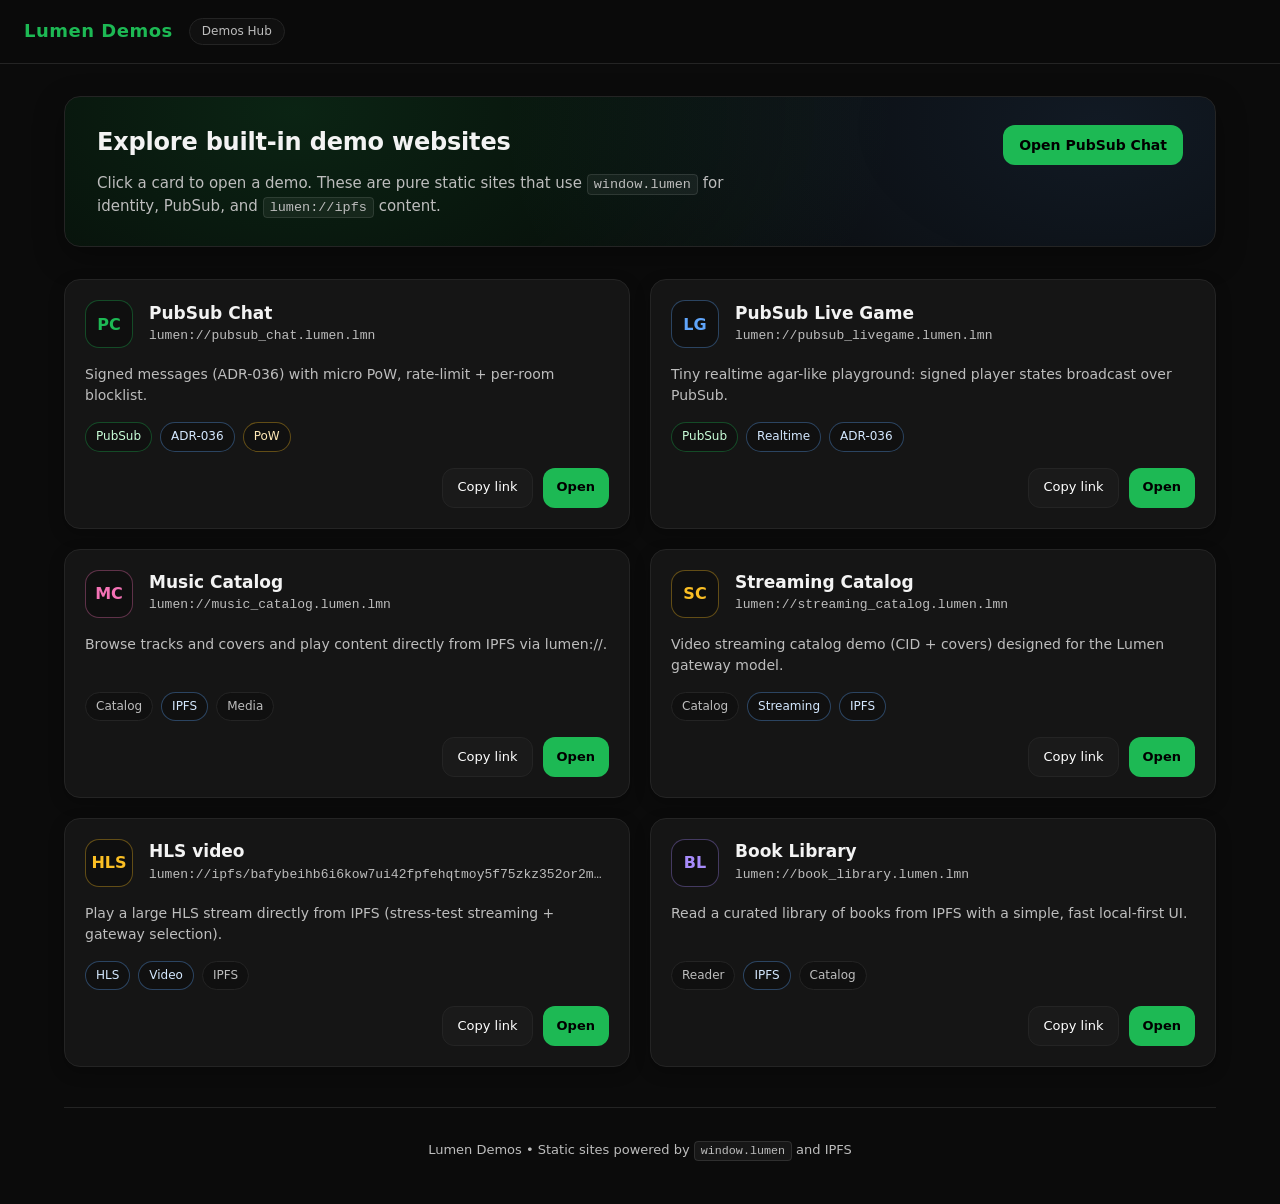
==== index.html @ fd633da1 "Refactor index.html by removing Font Awesome and updating styles Removed Font Awesome stylesheet lin" ====
<!doctype html>
<html lang="en">
<head>
  <meta charset="utf-8" />
  <meta name="viewport" content="width=device-width, initial-scale=1" />
  <title>Lumen Demos</title>
  <style>
    :root {
      --bg: #0b0b0b;
      --panel: #151515;
      --panel2: #101010;
      --text: #f3f3f3;
      --muted: #bdbdbd;
      --border: #242424;
      --accent: #1db954;
      --danger: #f87171;
      --warn: #fbbf24;
      --info: #60a5fa;
      --shadow: 0 10px 30px rgba(0,0,0,.35);
      --shadow-light: 0 5px 15px rgba(0,0,0,.25);
      --radius: 16px;
      --radius-sm: 12px;
      --transition: all 0.2s ease;
    }
    
    * {
      box-sizing: border-box;
    }
    
    html, body {
      height: 100%;
    }
    
    body {
      margin: 0;
      background: var(--bg);
      color: var(--text);
      font-family: system-ui, -apple-system, Segoe UI, Roboto, Ubuntu, Cantarell, 'Helvetica Neue', Arial, sans-serif;
      font-size: 14px;
      line-height: 1.45;
      -webkit-font-smoothing: antialiased;
    }
    
    a {
      color: inherit;
      text-decoration: none;
    }
    
    code {
      background: rgba(255, 255, 255, 0.05);
      padding: 2px 6px;
      border-radius: 4px;
      font-family: monospace;
      font-size: 0.9em;
      border: 1px solid rgba(255, 255, 255, 0.1);
    }

    /* Topbar */
    .topbar {
      height: 64px;
      display: flex;
      align-items: center;
      gap: 16px;
      padding: 0 24px;
      border-bottom: 1px solid var(--border);
      background: rgba(11, 11, 11, 0.9);
      backdrop-filter: blur(10px);
      position: sticky;
      top: 0;
      z-index: 10;
    }
    
    .brand {
      font-weight: 900;
      color: var(--accent);
      letter-spacing: 0.5px;
      font-size: 18px;
    }
    
    .pill {
      border: 1px solid var(--border);
      background: #101010;
      border-radius: 999px;
      padding: 4px 12px;
      font-size: 12px;
      color: var(--muted);
    }
    
    .spacer {
      margin-left: auto;
    }

    /* Main container */
    .wrap {
      max-width: 1200px;
      margin: 0 auto;
      padding: 32px 24px;
    }

    /* Hero section */
    .hero {
      background: 
        radial-gradient(1000px 600px at 20% 10%, rgba(29, 185, 84, 0.16), transparent 60%),
        radial-gradient(1000px 600px at 90% 20%, rgba(96, 165, 250, 0.12), transparent 60%),
        #070707;
      border: 1px solid var(--border);
      border-radius: var(--radius);
      box-shadow: var(--shadow);
      padding: 28px 32px;
      display: flex;
      gap: 24px;
      align-items: flex-start;
      justify-content: space-between;
      flex-wrap: wrap;
      margin-bottom: 32px;
    }
    
    .heroTitle {
      font-size: 24px;
      font-weight: 900;
      letter-spacing: -0.2px;
      margin: 0 0 12px 0;
    }
    
    .heroText {
      margin: 6px 0 0;
      color: var(--muted);
      max-width: 72ch;
      font-size: 15px;
      line-height: 1.5;
    }
    
    .heroRight {
      display: flex;
      gap: 12px;
      align-items: center;
      flex-wrap: wrap;
    }

    /* Buttons */
    .btn {
      border: 1px solid var(--border);
      background: #1a1a1a;
      color: #fff;
      border-radius: var(--radius-sm);
      padding: 10px 16px;
      cursor: pointer;
      font: inherit;
      text-decoration: none;
      display: inline-flex;
      align-items: center;
      justify-content: center;
      gap: 8px;
      transition: var(--transition);
      font-weight: 500;
      min-height: 40px;
    }
    
    .btn:hover {
      background: #222;
      transform: translateY(-1px);
      box-shadow: var(--shadow-light);
    }
    
    .btn.primary {
      background: var(--accent);
      color: #000;
      border: none;
      font-weight: 700;
    }
    
    .btn.primary:hover {
      filter: brightness(1.1);
      transform: translateY(-1px);
      box-shadow: 0 5px 15px rgba(29, 185, 84, 0.2);
    }

    /* Grid layout */
    .grid {
      display: grid;
      grid-template-columns: repeat(auto-fill, minmax(380px, 1fr));
      gap: 20px;
      margin-top: 8px;
    }
    
    @media (max-width: 920px) {
      .grid {
        grid-template-columns: 1fr;
      }
    }

    /* Cards */
    .card {
      background: var(--panel);
      border: 1px solid var(--border);
      border-radius: var(--radius);
      padding: 20px;
      box-shadow: var(--shadow-light);
      display: flex;
      flex-direction: column;
      gap: 16px;
      cursor: pointer;
      user-select: none;
      transition: var(--transition);
      height: 100%;
    }
    
    .card:hover {
      background: #171717;
      border-color: #333;
      transform: translateY(-4px);
      box-shadow: var(--shadow);
    }
    
    .card:focus {
      outline: none;
      border-color: var(--accent);
    }
    
    .cardHead {
      display: flex;
      gap: 16px;
      align-items: center;
      min-width: 0;
    }
    
    .icon {
      width: 48px;
      height: 48px;
      border-radius: 14px;
      border: 1px solid var(--border);
      background: #0f0f0f;
      display: flex;
      align-items: center;
      justify-content: center;
      flex: 0 0 auto;
      font-weight: 900;
      font-size: 16px;
      transition: var(--transition);
    }
    
    .card:hover .icon {
      transform: scale(1.05);
    }
    
    .titleBlock {
      min-width: 0;
      flex: 1;
    }
    
    .cardTitle {
      font-weight: 900;
      margin: 0;
      line-height: 1.2;
      font-size: 17px;
    }
    
    .cardUrl {
      margin-top: 4px;
      color: var(--muted);
      font-size: 13px;
      white-space: nowrap;
      overflow: hidden;
      text-overflow: ellipsis;
      font-family: monospace;
    }
    
    .desc {
      color: var(--muted);
      margin: 0;
      min-height: 42px;
      line-height: 1.5;
    }
    
    .tags {
      display: flex;
      flex-wrap: wrap;
      gap: 8px;
    }
    
    .tag {
      border: 1px solid var(--border);
      background: #101010;
      border-radius: 999px;
      padding: 5px 10px;
      font-size: 12px;
      color: var(--muted);
      transition: var(--transition);
    }
    
    .tag.accent {
      border-color: rgba(29, 185, 84, 0.35);
      color: #c9ffd9;
    }
    
    .tag.info {
      border-color: rgba(96, 165, 250, 0.35);
      color: #d4e8ff;
    }
    
    .tag.warn {
      border-color: rgba(251, 191, 36, 0.35);
      color: #ffe9b7;
    }
    
    .actions {
      display: flex;
      gap: 10px;
      justify-content: flex-end;
      flex-wrap: wrap;
      margin-top: auto;
    }
    
    .cardBtn {
      padding: 8px 14px;
      border-radius: var(--radius-sm);
      font-size: 13px;
    }

    /* Toast notification */
    .toast {
      position: fixed;
      left: 20px;
      right: 20px;
      bottom: 20px;
      z-index: 9999;
      display: flex;
      justify-content: center;
      pointer-events: none;
      opacity: 0;
      transform: translateY(20px);
      transition: opacity 0.3s ease, transform 0.3s ease;
    }
    
    .toast.show {
      opacity: 1;
      transform: translateY(0);
    }
    
    .toastCard {
      pointer-events: auto;
      max-width: 720px;
      width: fit-content;
      border: 1px solid var(--border);
      border-radius: 14px;
      padding: 14px 18px;
      background: rgba(15, 15, 15, 0.95);
      backdrop-filter: blur(10px);
      box-shadow: var(--shadow);
    }
    
    .toastTitle {
      font-weight: 900;
      margin: 0 0 4px;
    }
    
    .toastMsg {
      margin: 0;
      color: var(--muted);
      font-size: 13px;
      word-break: break-all;
    }

    /* Footer */
    .footer {
      margin-top: 40px;
      padding-top: 20px;
      border-top: 1px solid var(--border);
      text-align: center;
      color: var(--muted);
      font-size: 13px;
    }
  </style>
</head>
<body>
  <div class="topbar">
    <div class="brand">Lumen Demos</div>
    <div class="pill">Demos Hub</div>
  </div>

  <main class="wrap">
    <section class="hero">
      <div>
        <h1 class="heroTitle">Explore built-in demo websites</h1>
        <p class="heroText">
          Click a card to open a demo. These are pure static sites that use <code>window.lumen</code> for identity, PubSub,
          and <code>lumen://ipfs</code> content.
        </p>
      </div>
      <div class="heroRight">
        <a class="btn primary" href="lumen://pubsub_chat.lumen.lmn">Open PubSub Chat</a>
      </div>
    </section>

    <section class="grid" aria-label="Demo list">
      <!-- PubSub Chat -->
      <div class="card" role="link" tabindex="0" data-href="lumen://pubsub_chat.lumen.lmn">
        <div class="cardHead">
          <div class="icon" style="color:var(--accent);border-color:rgba(29,185,84,.35)">PC</div>
          <div class="titleBlock">
            <h2 class="cardTitle">PubSub Chat</h2>
            <div class="cardUrl">lumen://pubsub_chat.lumen.lmn</div>
          </div>
        </div>
        <p class="desc">Signed messages (ADR-036) with micro PoW, rate-limit + per-room blocklist.</p>
        <div class="tags">
          <span class="tag accent">PubSub</span>
          <span class="tag info">ADR-036</span>
          <span class="tag warn">PoW</span>
        </div>
        <div class="actions">
          <button class="btn cardBtn" type="button" data-copy="lumen://pubsub_chat.lumen.lmn">Copy link</button>
          <a class="btn primary cardBtn" href="lumen://pubsub_chat.lumen.lmn">Open</a>
        </div>
      </div>

      <!-- PubSub Live Game -->
      <div class="card" role="link" tabindex="0" data-href="lumen://pubsub_livegame.lumen.lmn">
        <div class="cardHead">
          <div class="icon" style="color:var(--info);border-color:rgba(96,165,250,.35)">LG</div>
          <div class="titleBlock">
            <h2 class="cardTitle">PubSub Live Game</h2>
            <div class="cardUrl">lumen://pubsub_livegame.lumen.lmn</div>
          </div>
        </div>
        <p class="desc">Tiny realtime agar-like playground: signed player states broadcast over PubSub.</p>
        <div class="tags">
          <span class="tag accent">PubSub</span>
          <span class="tag info">Realtime</span>
          <span class="tag info">ADR-036</span>
        </div>
        <div class="actions">
          <button class="btn cardBtn" type="button" data-copy="lumen://pubsub_livegame.lumen.lmn">Copy link</button>
          <a class="btn primary cardBtn" href="lumen://pubsub_livegame.lumen.lmn">Open</a>
        </div>
      </div>

      <!-- Music Catalog -->
      <div class="card" role="link" tabindex="0" data-href="lumen://music_catalog.lumen.lmn">
        <div class="cardHead">
          <div class="icon" style="color:#f472b6;border-color:rgba(244,114,182,.35)">MC</div>
          <div class="titleBlock">
            <h2 class="cardTitle">Music Catalog</h2>
            <div class="cardUrl">lumen://music_catalog.lumen.lmn</div>
          </div>
        </div>
        <p class="desc">Browse tracks and covers and play content directly from IPFS via lumen://.</p>
        <div class="tags">
          <span class="tag">Catalog</span>
          <span class="tag info">IPFS</span>
          <span class="tag">Media</span>
        </div>
        <div class="actions">
          <button class="btn cardBtn" type="button" data-copy="lumen://music_catalog.lumen.lmn">Copy link</button>
          <a class="btn primary cardBtn" href="lumen://music_catalog.lumen.lmn">Open</a>
        </div>
      </div>

      <!-- Streaming Catalog -->
      <div class="card" role="link" tabindex="0" data-href="lumen://streaming_catalog.lumen.lmn">
        <div class="cardHead">
          <div class="icon" style="color:#fbbf24;border-color:rgba(251,191,36,.35)">SC</div>
          <div class="titleBlock">
            <h2 class="cardTitle">Streaming Catalog</h2>
            <div class="cardUrl">lumen://streaming_catalog.lumen.lmn</div>
          </div>
        </div>
        <p class="desc">Video streaming catalog demo (CID + covers) designed for the Lumen gateway model.</p>
        <div class="tags">
          <span class="tag">Catalog</span>
          <span class="tag info">Streaming</span>
          <span class="tag info">IPFS</span>
        </div>
        <div class="actions">
          <button class="btn cardBtn" type="button" data-copy="lumen://streaming_catalog.lumen.lmn">Copy link</button>
          <a class="btn primary cardBtn" href="lumen://streaming_catalog.lumen.lmn">Open</a>
        </div>
      </div>

      <!-- Huge HLS Video -->
      <div class="card" role="link" tabindex="0" data-href="lumen://ipfs/bafybeihb6i6kow7ui42fpfehqtmoy5f75zkz352or2mrwk3743rlfu2gr4/master.m3u8">
        <div class="cardHead">
          <div class="icon" style="color:#fbbf24;border-color:rgba(251,191,36,.35)">HLS</div>
          <div class="titleBlock">
            <h2 class="cardTitle">HLS video</h2>
            <div class="cardUrl">lumen://ipfs/bafybeihb6i6kow7ui42fpfehqtmoy5f75zkz352or2mrwk3743rlfu2gr4/master.m3u8</div>
          </div>
        </div>
        <p class="desc">Play a large HLS stream directly from IPFS (stress-test streaming + gateway selection).</p>
        <div class="tags">
          <span class="tag info">HLS</span>
          <span class="tag info">Video</span>
          <span class="tag">IPFS</span>
        </div>
        <div class="actions">
          <button class="btn cardBtn" type="button" data-copy="lumen://ipfs/bafybeihb6i6kow7ui42fpfehqtmoy5f75zkz352or2mrwk3743rlfu2gr4/master.m3u8">Copy link</button>
          <a class="btn primary cardBtn" href="lumen://ipfs/bafybeihb6i6kow7ui42fpfehqtmoy5f75zkz352or2mrwk3743rlfu2gr4/master.m3u8">Open</a>
        </div>
      </div>

      <!-- Book Library -->
      <div class="card" role="link" tabindex="0" data-href="lumen://book_library.lumen.lmn">
        <div class="cardHead">
          <div class="icon" style="color:#a78bfa;border-color:rgba(167,139,250,.35)">BL</div>
          <div class="titleBlock">
            <h2 class="cardTitle">Book Library</h2>
            <div class="cardUrl">lumen://book_library.lumen.lmn</div>
          </div>
        </div>
        <p class="desc">Read a curated library of books from IPFS with a simple, fast local-first UI.</p>
        <div class="tags">
          <span class="tag">Reader</span>
          <span class="tag info">IPFS</span>
          <span class="tag">Catalog</span>
        </div>
        <div class="actions">
          <button class="btn cardBtn" type="button" data-copy="lumen://book_library.lumen.lmn">Copy link</button>
          <a class="btn primary cardBtn" href="lumen://book_library.lumen.lmn">Open</a>
        </div>
      </div>
    </section>

    <footer class="footer">
      <p>Lumen Demos • Static sites powered by <code>window.lumen</code> and IPFS</p>
    </footer>
  </main>

  <div class="toast" id="toast">
    <div class="toastCard">
      <div class="toastTitle" id="toastTitle">Copied</div>
      <p class="toastMsg" id="toastMsg"></p>
    </div>
  </div>

  <script>
    (function(){
      const toastEl = document.getElementById('toast');
      const toastTitleEl = document.getElementById('toastTitle');
      const toastMsgEl = document.getElementById('toastMsg');
      let toastT = 0;

      function showToast(title, msg){
        try { clearTimeout(toastT); } catch {}
        toastTitleEl.textContent = String(title || '');
        toastMsgEl.textContent = String(msg || '');
        
        // Show with animation
        toastEl.classList.add('show');
        
        toastT = setTimeout(() => { 
          toastEl.classList.remove('show');
        }, 2200);
      }

      function openHref(href){
        const url = String(href || '').trim();
        if (!url) return;
        
        try {
          const a = document.createElement('a');
          a.href = url;
          a.target = '_self';
          a.rel = 'noreferrer';
          a.style.position = 'fixed';
          a.style.left = '-9999px';
          a.style.top = '0';
          document.body.appendChild(a);
          a.click();
          document.body.removeChild(a);
          return;
        } catch {}

        window.location.href = url;
      }

      async function copyText(text){
        const s = String(text || '').trim();
        if (!s) return;
        try {
          if (navigator.clipboard && navigator.clipboard.writeText) {
            await navigator.clipboard.writeText(s);
            return;
          }
        } catch {}
        try {
          const ta = document.createElement('textarea');
          ta.value = s;
          ta.style.position = 'fixed';
          ta.style.left = '-9999px';
          ta.style.top = '0';
          document.body.appendChild(ta);
          ta.select();
          document.execCommand('copy');
          document.body.removeChild(ta);
        } catch {}
      }

      document.addEventListener('click', async (e) => {
        const t = e.target;
        if (!(t instanceof HTMLElement)) return;

        const copy = t.closest('[data-copy]');
        if (copy) {
          e.preventDefault();
          e.stopPropagation();
          const url = copy.getAttribute('data-copy') || '';
          await copyText(url);
          showToast('Copied', url);
          return;
        }

        const card = t.closest('[data-href]');
        if (card && !t.closest('.actions')) {
          const url = card.getAttribute('data-href') || '';
          openHref(url);
        }
      });

      document.addEventListener('keydown', (e) => {
        if (e.key !== 'Enter' && e.key !== ' ') return;
        const t = e.target;
        if (!(t instanceof HTMLElement)) return;
        const card = t.closest('[data-href]');
        if (!card) return;
        e.preventDefault();
        openHref(card.getAttribute('data-href') || '');
      });

    })();
  </script>
</body>
</html>
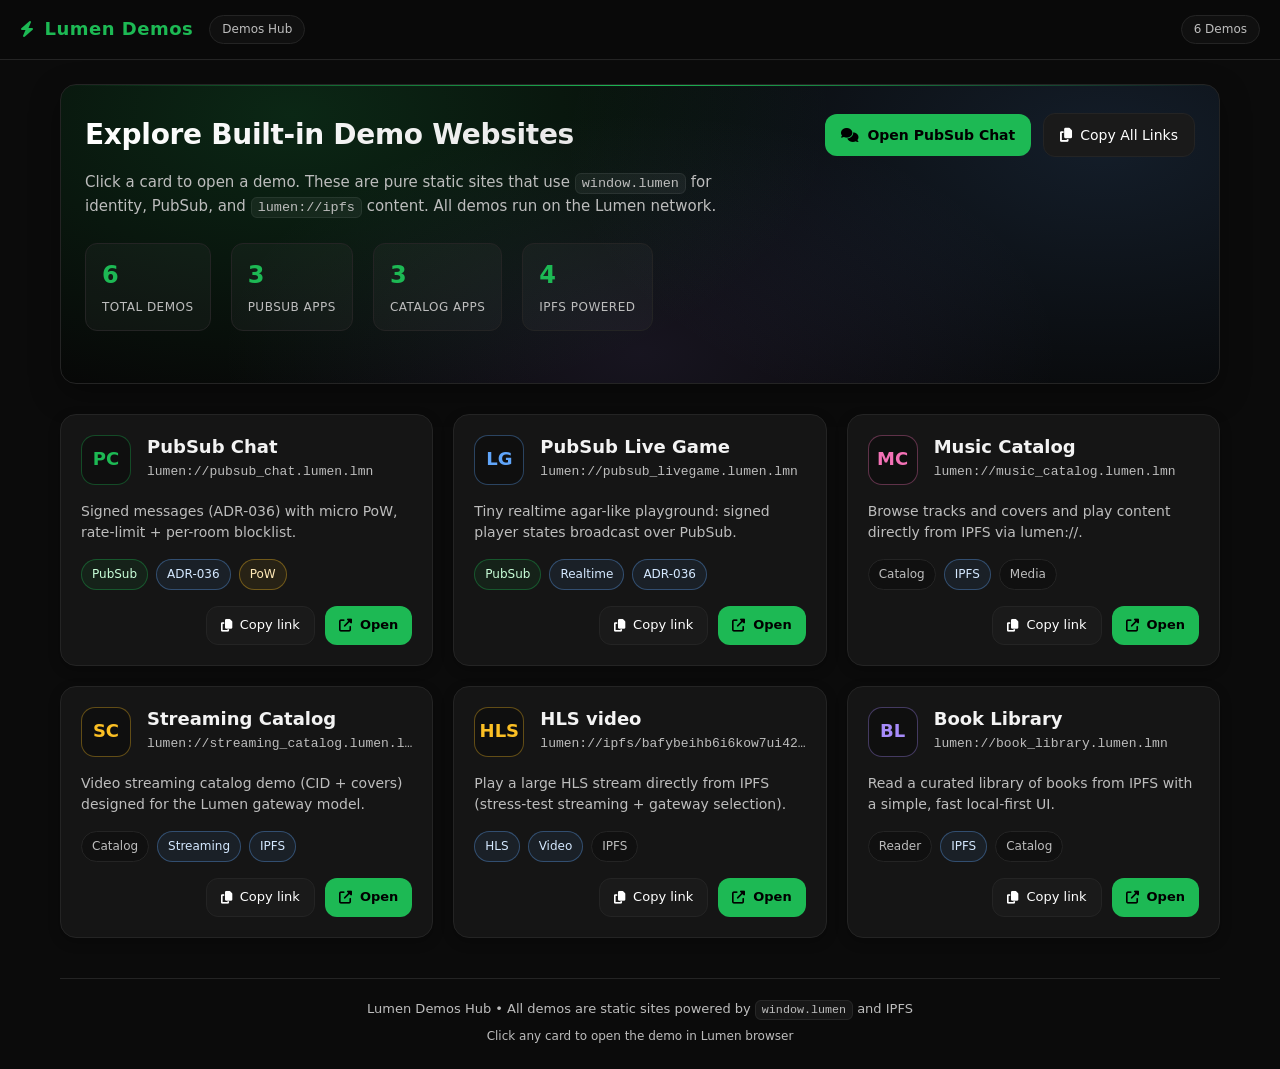
==== commit 71af0770: "Enhance styles and add Font Awesome icons Added Font Awesome stylesheet and improved styles for vari" ====
--- a/index.html
+++ b/index.html
@@ -4,6 +4,7 @@
   <meta charset="utf-8" />
   <meta name="viewport" content="width=device-width, initial-scale=1" />
   <title>Lumen Demos</title>
+  <link rel="stylesheet" href="https://cdnjs.cloudflare.com/ajax/libs/font-awesome/6.4.0/css/all.min.css">
   <style>
     :root {
       --bg: #0b0b0b;
@@ -16,8 +17,10 @@
       --danger: #f87171;
       --warn: #fbbf24;
       --info: #60a5fa;
+      --purple: #a78bfa;
+      --pink: #f472b6;
       --shadow: 0 10px 30px rgba(0,0,0,.35);
-      --shadow-light: 0 5px 15px rgba(0,0,0,.25);
+      --shadow-sm: 0 4px 12px rgba(0,0,0,.25);
       --radius: 16px;
       --radius-sm: 12px;
       --transition: all 0.2s ease;
@@ -25,20 +28,23 @@
     
     * {
       box-sizing: border-box;
+      margin: 0;
+      padding: 0;
     }
     
     html, body {
       height: 100%;
+      scroll-behavior: smooth;
     }
     
     body {
-      margin: 0;
       background: var(--bg);
       color: var(--text);
-      font-family: system-ui, -apple-system, Segoe UI, Roboto, Ubuntu, Cantarell, 'Helvetica Neue', Arial, sans-serif;
+      font-family: system-ui, -apple-system, 'Segoe UI', Roboto, Ubuntu, Cantarell, 'Helvetica Neue', Arial, sans-serif;
       font-size: 14px;
-      line-height: 1.45;
+      line-height: 1.6;
       -webkit-font-smoothing: antialiased;
+      -moz-osx-font-smoothing: grayscale;
     }
     
     a {
@@ -47,27 +53,28 @@
     }
     
     code {
+      font-family: 'SF Mono', Monaco, Consolas, 'Roboto Mono', monospace;
+      font-size: 0.9em;
       background: rgba(255, 255, 255, 0.05);
       padding: 2px 6px;
-      border-radius: 4px;
-      font-family: monospace;
-      font-size: 0.9em;
-      border: 1px solid rgba(255, 255, 255, 0.1);
-    }
-
+      border-radius: 6px;
+      border: 1px solid rgba(255, 255, 255, 0.07);
+    }
+    
     /* Topbar */
     .topbar {
-      height: 64px;
+      height: 60px;
       display: flex;
       align-items: center;
       gap: 16px;
-      padding: 0 24px;
+      padding: 0 20px;
       border-bottom: 1px solid var(--border);
-      background: rgba(11, 11, 11, 0.9);
-      backdrop-filter: blur(10px);
+      background: rgba(10, 10, 10, 0.85);
+      backdrop-filter: blur(12px);
+      -webkit-backdrop-filter: blur(12px);
       position: sticky;
       top: 0;
-      z-index: 10;
+      z-index: 100;
     }
     
     .brand {
@@ -75,6 +82,13 @@
       color: var(--accent);
       letter-spacing: 0.5px;
       font-size: 18px;
+      display: flex;
+      align-items: center;
+      gap: 10px;
+    }
+    
+    .brand i {
+      font-size: 16px;
     }
     
     .pill {
@@ -84,50 +98,67 @@
       padding: 4px 12px;
       font-size: 12px;
       color: var(--muted);
+      font-weight: 500;
     }
     
     .spacer {
       margin-left: auto;
     }
-
-    /* Main container */
+    
+    /* Main layout */
     .wrap {
       max-width: 1200px;
       margin: 0 auto;
-      padding: 32px 24px;
-    }
-
+      padding: 24px 20px;
+    }
+    
     /* Hero section */
     .hero {
       background: 
-        radial-gradient(1000px 600px at 20% 10%, rgba(29, 185, 84, 0.16), transparent 60%),
-        radial-gradient(1000px 600px at 90% 20%, rgba(96, 165, 250, 0.12), transparent 60%),
+        radial-gradient(900px 500px at 20% 10%, rgba(29, 185, 84, 0.18), transparent 60%),
+        radial-gradient(900px 500px at 90% 20%, rgba(96, 165, 250, 0.14), transparent 60%),
+        radial-gradient(700px 400px at 50% 90%, rgba(167, 139, 250, 0.1), transparent 60%),
         #070707;
       border: 1px solid var(--border);
       border-radius: var(--radius);
       box-shadow: var(--shadow);
-      padding: 28px 32px;
+      padding: 28px 24px;
       display: flex;
       gap: 24px;
       align-items: flex-start;
       justify-content: space-between;
       flex-wrap: wrap;
-      margin-bottom: 32px;
+      margin-bottom: 30px;
+      position: relative;
+      overflow: hidden;
+    }
+    
+    .hero::before {
+      content: '';
+      position: absolute;
+      top: 0;
+      left: 0;
+      right: 0;
+      height: 1px;
+      background: linear-gradient(90deg, transparent, var(--accent), transparent);
     }
     
     .heroTitle {
-      font-size: 24px;
+      font-size: 28px;
       font-weight: 900;
-      letter-spacing: -0.2px;
-      margin: 0 0 12px 0;
+      letter-spacing: -0.3px;
+      margin: 0 0 12px;
+      background: linear-gradient(to right, #fff, #e0e0e0);
+      -webkit-background-clip: text;
+      -webkit-text-fill-color: transparent;
+      background-clip: text;
     }
     
     .heroText {
-      margin: 6px 0 0;
+      margin: 0;
       color: var(--muted);
       max-width: 72ch;
       font-size: 15px;
-      line-height: 1.5;
     }
     
     .heroRight {
@@ -136,7 +167,7 @@
       align-items: center;
       flex-wrap: wrap;
     }
-
+    
     /* Buttons */
     .btn {
       border: 1px solid var(--border);
@@ -146,20 +177,21 @@
       padding: 10px 16px;
       cursor: pointer;
       font: inherit;
-      text-decoration: none;
+      font-weight: 500;
       display: inline-flex;
       align-items: center;
-      justify-content: center;
       gap: 8px;
       transition: var(--transition);
-      font-weight: 500;
-      min-height: 40px;
     }
     
     .btn:hover {
       background: #222;
-      transform: translateY(-1px);
-      box-shadow: var(--shadow-light);
+      transform: translateY(-2px);
+      box-shadow: var(--shadow-sm);
+    }
+    
+    .btn:active {
+      transform: translateY(0);
     }
     
     .btn.primary {
@@ -171,31 +203,30 @@
     
     .btn.primary:hover {
       filter: brightness(1.1);
-      transform: translateY(-1px);
-      box-shadow: 0 5px 15px rgba(29, 185, 84, 0.2);
-    }
-
-    /* Grid layout */
+      transform: translateY(-2px);
+    }
+    
+    /* Grid */
     .grid {
       display: grid;
-      grid-template-columns: repeat(auto-fill, minmax(380px, 1fr));
+      grid-template-columns: repeat(auto-fill, minmax(350px, 1fr));
       gap: 20px;
-      margin-top: 8px;
-    }
-    
-    @media (max-width: 920px) {
+      margin-top: 10px;
+    }
+    
+    @media (max-width: 768px) {
       .grid {
         grid-template-columns: 1fr;
       }
     }
-
+    
     /* Cards */
     .card {
       background: var(--panel);
       border: 1px solid var(--border);
       border-radius: var(--radius);
       padding: 20px;
-      box-shadow: var(--shadow-light);
+      box-shadow: var(--shadow-sm);
       display: flex;
       flex-direction: column;
       gap: 16px;
@@ -209,12 +240,13 @@
       background: #171717;
       border-color: #333;
       transform: translateY(-4px);
-      box-shadow: var(--shadow);
+      box-shadow: 0 15px 35px rgba(0, 0, 0, 0.4);
     }
     
     .card:focus {
       outline: none;
       border-color: var(--accent);
+      box-shadow: 0 0 0 3px rgba(29, 185, 84, 0.1);
     }
     
     .cardHead {
@@ -225,8 +257,8 @@
     }
     
     .icon {
-      width: 48px;
-      height: 48px;
+      width: 50px;
+      height: 50px;
       border-radius: 14px;
       border: 1px solid var(--border);
       background: #0f0f0f;
@@ -235,7 +267,7 @@
       justify-content: center;
       flex: 0 0 auto;
       font-weight: 900;
-      font-size: 16px;
+      font-size: 18px;
       transition: var(--transition);
     }
     
@@ -249,10 +281,10 @@
     }
     
     .cardTitle {
-      font-weight: 900;
+      font-weight: 800;
       margin: 0;
       line-height: 1.2;
-      font-size: 17px;
+      font-size: 18px;
     }
     
     .cardUrl {
@@ -262,13 +294,14 @@
       white-space: nowrap;
       overflow: hidden;
       text-overflow: ellipsis;
-      font-family: monospace;
+      font-family: 'SF Mono', Monaco, Consolas, 'Roboto Mono', monospace;
     }
     
     .desc {
       color: var(--muted);
       margin: 0;
       min-height: 42px;
+      font-size: 14px;
       line-height: 1.5;
     }
     
@@ -276,6 +309,7 @@
       display: flex;
       flex-wrap: wrap;
       gap: 8px;
+      margin-top: auto;
     }
     
     .tag {
@@ -285,22 +319,38 @@
       padding: 5px 10px;
       font-size: 12px;
       color: var(--muted);
+      font-weight: 500;
       transition: var(--transition);
     }
     
     .tag.accent {
       border-color: rgba(29, 185, 84, 0.35);
       color: #c9ffd9;
+      background: rgba(29, 185, 84, 0.08);
     }
     
     .tag.info {
       border-color: rgba(96, 165, 250, 0.35);
       color: #d4e8ff;
+      background: rgba(96, 165, 250, 0.08);
     }
     
     .tag.warn {
       border-color: rgba(251, 191, 36, 0.35);
       color: #ffe9b7;
+      background: rgba(251, 191, 36, 0.08);
+    }
+    
+    .tag.purple {
+      border-color: rgba(167, 139, 250, 0.35);
+      color: #e6deff;
+      background: rgba(167, 139, 250, 0.08);
+    }
+    
+    .tag.pink {
+      border-color: rgba(244, 114, 182, 0.35);
+      color: #ffd9ec;
+      background: rgba(244, 114, 182, 0.08);
     }
     
     .actions {
@@ -308,7 +358,6 @@
       gap: 10px;
       justify-content: flex-end;
       flex-wrap: wrap;
-      margin-top: auto;
     }
     
     .cardBtn {
@@ -316,8 +365,8 @@
       border-radius: var(--radius-sm);
       font-size: 13px;
     }
-
-    /* Toast notification */
+    
+    /* Toast */
     .toast {
       position: fixed;
       left: 20px;
@@ -346,12 +395,16 @@
       padding: 14px 18px;
       background: rgba(15, 15, 15, 0.95);
       backdrop-filter: blur(10px);
+      -webkit-backdrop-filter: blur(10px);
       box-shadow: var(--shadow);
     }
     
     .toastTitle {
-      font-weight: 900;
+      font-weight: 700;
       margin: 0 0 4px;
+      display: flex;
+      align-items: center;
+      gap: 8px;
     }
     
     .toastMsg {
@@ -360,7 +413,7 @@
       font-size: 13px;
       word-break: break-all;
     }
-
+    
     /* Footer */
     .footer {
       margin-top: 40px;
@@ -370,25 +423,86 @@
       color: var(--muted);
       font-size: 13px;
     }
+    
+    /* Stats */
+    .stats {
+      display: flex;
+      gap: 20px;
+      margin: 24px 0;
+      flex-wrap: wrap;
+    }
+    
+    .stat {
+      background: rgba(255, 255, 255, 0.03);
+      border: 1px solid var(--border);
+      border-radius: var(--radius-sm);
+      padding: 12px 16px;
+      min-width: 120px;
+    }
+    
+    .statNum {
+      font-size: 24px;
+      font-weight: 800;
+      color: var(--accent);
+      margin-bottom: 4px;
+    }
+    
+    .statLabel {
+      font-size: 12px;
+      color: var(--muted);
+      text-transform: uppercase;
+      letter-spacing: 0.5px;
+    }
   </style>
 </head>
 <body>
   <div class="topbar">
-    <div class="brand">Lumen Demos</div>
+    <div class="brand">
+      <i class="fas fa-bolt"></i>
+      <span>Lumen Demos</span>
+    </div>
     <div class="pill">Demos Hub</div>
+    <div class="spacer"></div>
+    <div class="pill">6 Demos</div>
   </div>
 
   <main class="wrap">
     <section class="hero">
       <div>
-        <h1 class="heroTitle">Explore built-in demo websites</h1>
+        <h1 class="heroTitle">Explore Built-in Demo Websites</h1>
         <p class="heroText">
           Click a card to open a demo. These are pure static sites that use <code>window.lumen</code> for identity, PubSub,
-          and <code>lumen://ipfs</code> content.
+          and <code>lumen://ipfs</code> content. All demos run on the Lumen network.
         </p>
+        
+        <div class="stats">
+          <div class="stat">
+            <div class="statNum">6</div>
+            <div class="statLabel">Total Demos</div>
+          </div>
+          <div class="stat">
+            <div class="statNum">3</div>
+            <div class="statLabel">PubSub Apps</div>
+          </div>
+          <div class="stat">
+            <div class="statNum">3</div>
+            <div class="statLabel">Catalog Apps</div>
+          </div>
+          <div class="stat">
+            <div class="statNum">4</div>
+            <div class="statLabel">IPFS Powered</div>
+          </div>
+        </div>
       </div>
       <div class="heroRight">
-        <a class="btn primary" href="lumen://pubsub_chat.lumen.lmn">Open PubSub Chat</a>
+        <a class="btn primary" href="lumen://pubsub_chat.lumen.lmn">
+          <i class="fas fa-comments"></i>
+          Open PubSub Chat
+        </a>
+        <button class="btn" id="copyAllBtn">
+          <i class="fas fa-copy"></i>
+          Copy All Links
+        </button>
       </div>
     </section>
 
@@ -409,8 +523,12 @@
           <span class="tag warn">PoW</span>
         </div>
         <div class="actions">
-          <button class="btn cardBtn" type="button" data-copy="lumen://pubsub_chat.lumen.lmn">Copy link</button>
-          <a class="btn primary cardBtn" href="lumen://pubsub_chat.lumen.lmn">Open</a>
+          <button class="btn cardBtn" type="button" data-copy="lumen://pubsub_chat.lumen.lmn">
+            <i class="fas fa-copy"></i> Copy link
+          </button>
+          <a class="btn primary cardBtn" href="lumen://pubsub_chat.lumen.lmn">
+            <i class="fas fa-external-link-alt"></i> Open
+          </a>
         </div>
       </div>
 
@@ -430,15 +548,19 @@
           <span class="tag info">ADR-036</span>
         </div>
         <div class="actions">
-          <button class="btn cardBtn" type="button" data-copy="lumen://pubsub_livegame.lumen.lmn">Copy link</button>
-          <a class="btn primary cardBtn" href="lumen://pubsub_livegame.lumen.lmn">Open</a>
+          <button class="btn cardBtn" type="button" data-copy="lumen://pubsub_livegame.lumen.lmn">
+            <i class="fas fa-copy"></i> Copy link
+          </button>
+          <a class="btn primary cardBtn" href="lumen://pubsub_livegame.lumen.lmn">
+            <i class="fas fa-external-link-alt"></i> Open
+          </a>
         </div>
       </div>
 
       <!-- Music Catalog -->
       <div class="card" role="link" tabindex="0" data-href="lumen://music_catalog.lumen.lmn">
         <div class="cardHead">
-          <div class="icon" style="color:#f472b6;border-color:rgba(244,114,182,.35)">MC</div>
+          <div class="icon" style="color:var(--pink);border-color:rgba(244,114,182,.35)">MC</div>
           <div class="titleBlock">
             <h2 class="cardTitle">Music Catalog</h2>
             <div class="cardUrl">lumen://music_catalog.lumen.lmn</div>
@@ -451,15 +573,19 @@
           <span class="tag">Media</span>
         </div>
         <div class="actions">
-          <button class="btn cardBtn" type="button" data-copy="lumen://music_catalog.lumen.lmn">Copy link</button>
-          <a class="btn primary cardBtn" href="lumen://music_catalog.lumen.lmn">Open</a>
+          <button class="btn cardBtn" type="button" data-copy="lumen://music_catalog.lumen.lmn">
+            <i class="fas fa-copy"></i> Copy link
+          </button>
+          <a class="btn primary cardBtn" href="lumen://music_catalog.lumen.lmn">
+            <i class="fas fa-external-link-alt"></i> Open
+          </a>
         </div>
       </div>
 
       <!-- Streaming Catalog -->
       <div class="card" role="link" tabindex="0" data-href="lumen://streaming_catalog.lumen.lmn">
         <div class="cardHead">
-          <div class="icon" style="color:#fbbf24;border-color:rgba(251,191,36,.35)">SC</div>
+          <div class="icon" style="color:var(--warn);border-color:rgba(251,191,36,.35)">SC</div>
           <div class="titleBlock">
             <h2 class="cardTitle">Streaming Catalog</h2>
             <div class="cardUrl">lumen://streaming_catalog.lumen.lmn</div>
@@ -472,15 +598,19 @@
           <span class="tag info">IPFS</span>
         </div>
         <div class="actions">
-          <button class="btn cardBtn" type="button" data-copy="lumen://streaming_catalog.lumen.lmn">Copy link</button>
-          <a class="btn primary cardBtn" href="lumen://streaming_catalog.lumen.lmn">Open</a>
+          <button class="btn cardBtn" type="button" data-copy="lumen://streaming_catalog.lumen.lmn">
+            <i class="fas fa-copy"></i> Copy link
+          </button>
+          <a class="btn primary cardBtn" href="lumen://streaming_catalog.lumen.lmn">
+            <i class="fas fa-external-link-alt"></i> Open
+          </a>
         </div>
       </div>
 
       <!-- Huge HLS Video -->
       <div class="card" role="link" tabindex="0" data-href="lumen://ipfs/bafybeihb6i6kow7ui42fpfehqtmoy5f75zkz352or2mrwk3743rlfu2gr4/master.m3u8">
         <div class="cardHead">
-          <div class="icon" style="color:#fbbf24;border-color:rgba(251,191,36,.35)">HLS</div>
+          <div class="icon" style="color:var(--warn);border-color:rgba(251,191,36,.35)">HLS</div>
           <div class="titleBlock">
             <h2 class="cardTitle">HLS video</h2>
             <div class="cardUrl">lumen://ipfs/bafybeihb6i6kow7ui42fpfehqtmoy5f75zkz352or2mrwk3743rlfu2gr4/master.m3u8</div>
@@ -493,15 +623,19 @@
           <span class="tag">IPFS</span>
         </div>
         <div class="actions">
-          <button class="btn cardBtn" type="button" data-copy="lumen://ipfs/bafybeihb6i6kow7ui42fpfehqtmoy5f75zkz352or2mrwk3743rlfu2gr4/master.m3u8">Copy link</button>
-          <a class="btn primary cardBtn" href="lumen://ipfs/bafybeihb6i6kow7ui42fpfehqtmoy5f75zkz352or2mrwk3743rlfu2gr4/master.m3u8">Open</a>
+          <button class="btn cardBtn" type="button" data-copy="lumen://ipfs/bafybeihb6i6kow7ui42fpfehqtmoy5f75zkz352or2mrwk3743rlfu2gr4/master.m3u8">
+            <i class="fas fa-copy"></i> Copy link
+          </button>
+          <a class="btn primary cardBtn" href="lumen://ipfs/bafybeihb6i6kow7ui42fpfehqtmoy5f75zkz352or2mrwk3743rlfu2gr4/master.m3u8">
+            <i class="fas fa-external-link-alt"></i> Open
+          </a>
         </div>
       </div>
 
       <!-- Book Library -->
       <div class="card" role="link" tabindex="0" data-href="lumen://book_library.lumen.lmn">
         <div class="cardHead">
-          <div class="icon" style="color:#a78bfa;border-color:rgba(167,139,250,.35)">BL</div>
+          <div class="icon" style="color:var(--purple);border-color:rgba(167,139,250,.35)">BL</div>
           <div class="titleBlock">
             <h2 class="cardTitle">Book Library</h2>
             <div class="cardUrl">lumen://book_library.lumen.lmn</div>
@@ -514,48 +648,69 @@
           <span class="tag">Catalog</span>
         </div>
         <div class="actions">
-          <button class="btn cardBtn" type="button" data-copy="lumen://book_library.lumen.lmn">Copy link</button>
-          <a class="btn primary cardBtn" href="lumen://book_library.lumen.lmn">Open</a>
+          <button class="btn cardBtn" type="button" data-copy="lumen://book_library.lumen.lmn">
+            <i class="fas fa-copy"></i> Copy link
+          </button>
+          <a class="btn primary cardBtn" href="lumen://book_library.lumen.lmn">
+            <i class="fas fa-external-link-alt"></i> Open
+          </a>
         </div>
       </div>
     </section>
 
     <footer class="footer">
-      <p>Lumen Demos • Static sites powered by <code>window.lumen</code> and IPFS</p>
+      <p>Lumen Demos Hub • All demos are static sites powered by <code>window.lumen</code> and IPFS</p>
+      <p style="margin-top: 8px; font-size: 12px;">Click any card to open the demo in Lumen browser</p>
     </footer>
   </main>
 
   <div class="toast" id="toast">
     <div class="toastCard">
-      <div class="toastTitle" id="toastTitle">Copied</div>
+      <div class="toastTitle" id="toastTitle">
+        <i class="fas fa-check-circle"></i>
+        <span>Copied to clipboard</span>
+      </div>
       <p class="toastMsg" id="toastMsg"></p>
     </div>
   </div>
 
   <script>
     (function(){
+      // Toast functionality
       const toastEl = document.getElementById('toast');
       const toastTitleEl = document.getElementById('toastTitle');
       const toastMsgEl = document.getElementById('toastMsg');
-      let toastT = 0;
-
-      function showToast(title, msg){
-        try { clearTimeout(toastT); } catch {}
-        toastTitleEl.textContent = String(title || '');
+      let toastTimeout = 0;
+      
+      // Show toast with custom title and message
+      function showToast(title, msg, type = 'success') {
+        try { clearTimeout(toastTimeout); } catch {}
+        
+        // Update toast content
+        const icon = toastTitleEl.querySelector('i');
+        icon.className = type === 'success' ? 'fas fa-check-circle' : 
+                        type === 'error' ? 'fas fa-exclamation-circle' : 
+                        'fas fa-info-circle';
+        
+        toastTitleEl.querySelector('span').textContent = String(title || '');
         toastMsgEl.textContent = String(msg || '');
         
-        // Show with animation
+        // Show toast with animation
         toastEl.classList.add('show');
         
-        toastT = setTimeout(() => { 
+        // Hide after delay
+        toastTimeout = setTimeout(() => {
           toastEl.classList.remove('show');
-        }, 2200);
+        }, 3000);
       }
-
-      function openHref(href){
+      
+      // Open href in Lumen browser
+      function openHref(href) {
         const url = String(href || '').trim();
         if (!url) return;
         
+        // Use an actual <a> click so Lumen's webview-preload can intercept lumen:// links
+        // without triggering the OS "choose an app" protocol prompt.
         try {
           const a = document.createElement('a');
           a.href = url;
@@ -568,20 +723,29 @@
           a.click();
           document.body.removeChild(a);
           return;
-        } catch {}
-
+        } catch (err) {
+          console.error('Error opening href:', err);
+        }
+        
+        // Fallback
         window.location.href = url;
       }
-
-      async function copyText(text){
+      
+      // Copy text to clipboard
+      async function copyText(text) {
         const s = String(text || '').trim();
-        if (!s) return;
+        if (!s) return false;
+        
         try {
           if (navigator.clipboard && navigator.clipboard.writeText) {
             await navigator.clipboard.writeText(s);
-            return;
+            return true;
           }
-        } catch {}
+        } catch (err) {
+          console.error('Clipboard API error:', err);
+        }
+        
+        // Fallback for older browsers
         try {
           const ta = document.createElement('textarea');
           ta.value = s;
@@ -590,42 +754,91 @@
           ta.style.top = '0';
           document.body.appendChild(ta);
           ta.select();
-          document.execCommand('copy');
+          const success = document.execCommand('copy');
           document.body.removeChild(ta);
-        } catch {}
+          return success;
+        } catch (err) {
+          console.error('execCommand fallback error:', err);
+          return false;
+        }
       }
-
+      
+      // Copy all demo links
+      async function copyAllLinks() {
+        const cards = document.querySelectorAll('.card');
+        let linksText = 'Lumen Demo Links:\n\n';
+        
+        cards.forEach(card => {
+          const title = card.querySelector('.cardTitle').textContent;
+          const url = card.getAttribute('data-href') || '';
+          linksText += `${title}: ${url}\n`;
+        });
+        
+        const success = await copyText(linksText);
+        if (success) {
+          showToast('All links copied', 'All demo links copied to clipboard');
+        } else {
+          showToast('Copy failed', 'Could not copy links to clipboard', 'error');
+        }
+      }
+      
+      // Event listeners
       document.addEventListener('click', async (e) => {
         const t = e.target;
         if (!(t instanceof HTMLElement)) return;
-
-        const copy = t.closest('[data-copy]');
-        if (copy) {
+        
+        // Copy link button
+        const copyBtn = t.closest('[data-copy]');
+        if (copyBtn) {
           e.preventDefault();
           e.stopPropagation();
-          const url = copy.getAttribute('data-copy') || '';
-          await copyText(url);
-          showToast('Copied', url);
+          const url = copyBtn.getAttribute('data-copy') || '';
+          const success = await copyText(url);
+          if (success) {
+            showToast('Copied to clipboard', url);
+          } else {
+            showToast('Copy failed', 'Could not copy to clipboard', 'error');
+          }
           return;
         }
-
+        
+        // Card click (opens demo)
         const card = t.closest('[data-href]');
         if (card && !t.closest('.actions')) {
           const url = card.getAttribute('data-href') || '';
           openHref(url);
         }
       });
-
+      
+      // Keyboard navigation for cards
       document.addEventListener('keydown', (e) => {
         if (e.key !== 'Enter' && e.key !== ' ') return;
         const t = e.target;
         if (!(t instanceof HTMLElement)) return;
+        
         const card = t.closest('[data-href]');
         if (!card) return;
         e.preventDefault();
         openHref(card.getAttribute('data-href') || '');
       });
-
+      
+      // Initialize copy all button
+      document.getElementById('copyAllBtn').addEventListener('click', copyAllLinks);
+      
+      // Add subtle animation to cards on load
+      window.addEventListener('load', () => {
+        const cards = document.querySelectorAll('.card');
+        cards.forEach((card, i) => {
+          card.style.opacity = '0';
+          card.style.transform = 'translateY(10px)';
+          
+          setTimeout(() => {
+            card.style.transition = 'opacity 0.4s ease, transform 0.4s ease';
+            card.style.opacity = '1';
+            card.style.transform = 'translateY(0)';
+          }, 100 + i * 50);
+        });
+      });
     })();
   </script>
 </body>
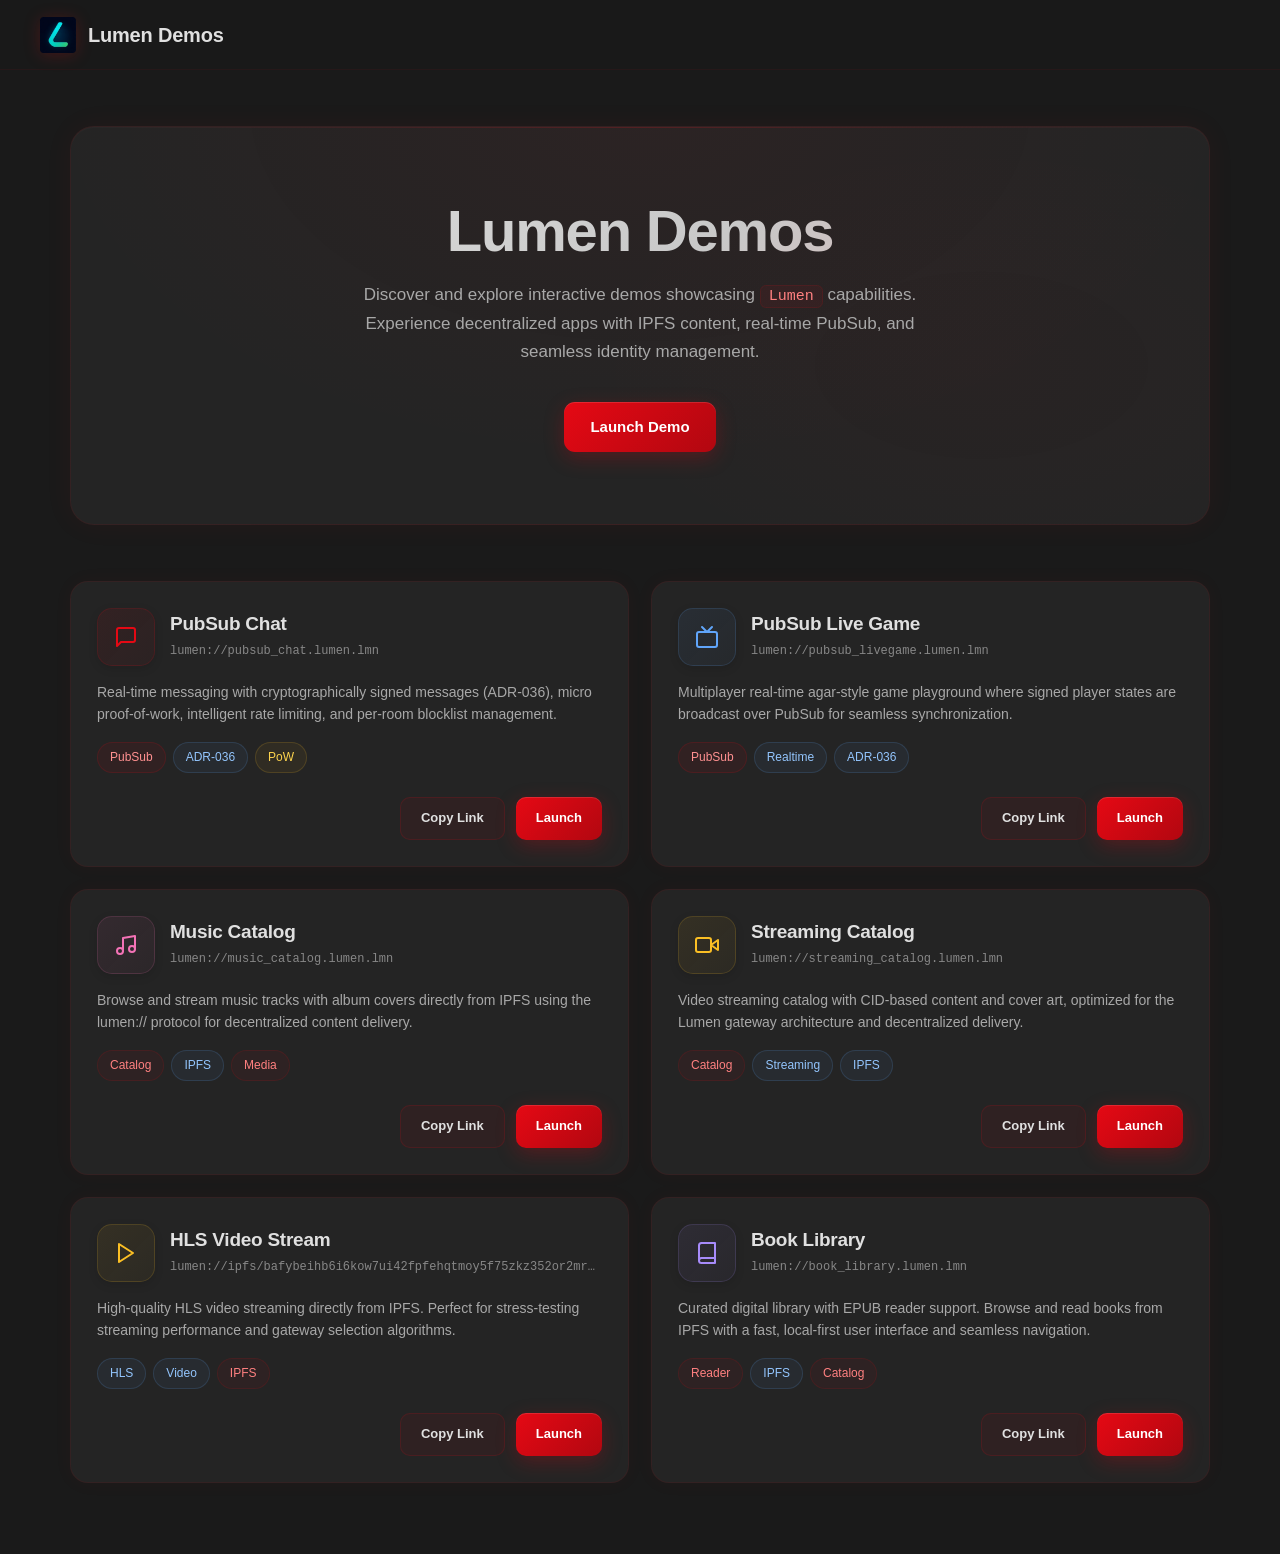
==== commit 7315c355: "Update UI: Netflix-style dark theme with animated orbs, modern SVG icons, and improved UX" ====
--- a/index.html
+++ b/index.html
@@ -4,505 +4,362 @@
   <meta charset="utf-8" />
   <meta name="viewport" content="width=device-width, initial-scale=1" />
   <title>Lumen Demos</title>
-  <link rel="stylesheet" href="https://cdnjs.cloudflare.com/ajax/libs/font-awesome/6.4.0/css/all.min.css">
+  <link rel="icon" type="image/png" href="logo.png" />
+  <link rel="shortcut icon" type="image/png" href="logo.png" />
   <style>
-    :root {
-      --bg: #0b0b0b;
-      --panel: #151515;
-      --panel2: #101010;
-      --text: #f3f3f3;
-      --muted: #bdbdbd;
-      --border: #242424;
-      --accent: #1db954;
-      --danger: #f87171;
-      --warn: #fbbf24;
-      --info: #60a5fa;
-      --purple: #a78bfa;
-      --pink: #f472b6;
-      --shadow: 0 10px 30px rgba(0,0,0,.35);
-      --shadow-sm: 0 4px 12px rgba(0,0,0,.25);
-      --radius: 16px;
-      --radius-sm: 12px;
-      --transition: all 0.2s ease;
-    }
+    :root{
+      --bg:#1a1a1a; --panel:#242424; --panel2:#2d2d2d; --text:#e0e0e0; --muted:#a8a8a8; --border:#333333;
+      --accent:#e50914; --accent-light:#f40612; --accent-dark:#b20710; --accent-soft:#ff6b6b;
+      --shadow:0 15px 35px rgba(0,0,0,.25);
+      --glow:0 0 30px rgba(229,9,20,.05);
+      --card-glow:0 0 20px rgba(229,9,20,.04);
+    }
+    *{box-sizing:border-box;margin:0;padding:0}
+    html,body{height:100%;scroll-behavior:smooth}
+    body{
+      margin:0;
+      background:#1a1a1a;
+      color:var(--text);
+      font:16px/1.6 -apple-system,BlinkMacSystemFont,'Segoe UI',Roboto,'Helvetica Neue',Arial,sans-serif;
+      -webkit-font-smoothing:antialiased;
+      -moz-osx-font-smoothing:grayscale;
+      overflow-x:hidden;
+      position:relative
+    }
+    body::before{
+      content:'';position:fixed;inset:0;z-index:0;
+      background:
+        radial-gradient(circle at 20% 50%, var(--accent)08 0%, transparent 50%),
+        radial-gradient(circle at 80% 80%, var(--accent)06 0%, transparent 50%),
+        radial-gradient(circle at 40% 20%, var(--accent)04 0%, transparent 50%);
+      animation:bgPulse 15s ease-in-out infinite;
+      pointer-events:none
+    }
+    body>*:not(script){position:relative;z-index:1}
     
-    * {
-      box-sizing: border-box;
-      margin: 0;
-      padding: 0;
+    /* Animated Orbs/Planets */
+    .orb{
+      position:fixed;border-radius:50%;
+      filter:blur(60px);opacity:.4;
+      pointer-events:none;z-index:0
+    }
+    .orb1{
+      width:400px;height:400px;
+      background:radial-gradient(circle,var(--accent)40,transparent);
+      top:10%;left:5%;
+      animation:float1 20s ease-in-out infinite
+    }
+    .orb2{
+      width:300px;height:300px;
+      background:radial-gradient(circle,var(--accent-light)30,transparent);
+      top:60%;right:10%;
+      animation:float2 25s ease-in-out infinite
+    }
+    .orb3{
+      width:250px;height:250px;
+      background:radial-gradient(circle,var(--accent)25,transparent);
+      bottom:15%;left:50%;
+      animation:float3 18s ease-in-out infinite
     }
     
-    html, body {
-      height: 100%;
-      scroll-behavior: smooth;
-    }
-    
-    body {
-      background: var(--bg);
-      color: var(--text);
-      font-family: system-ui, -apple-system, 'Segoe UI', Roboto, Ubuntu, Cantarell, 'Helvetica Neue', Arial, sans-serif;
-      font-size: 14px;
-      line-height: 1.6;
-      -webkit-font-smoothing: antialiased;
-      -moz-osx-font-smoothing: grayscale;
-    }
-    
-    a {
-      color: inherit;
-      text-decoration: none;
-    }
-    
-    code {
-      font-family: 'SF Mono', Monaco, Consolas, 'Roboto Mono', monospace;
-      font-size: 0.9em;
-      background: rgba(255, 255, 255, 0.05);
-      padding: 2px 6px;
-      border-radius: 6px;
-      border: 1px solid rgba(255, 255, 255, 0.07);
-    }
-    
-    /* Topbar */
-    .topbar {
-      height: 60px;
-      display: flex;
-      align-items: center;
-      gap: 16px;
-      padding: 0 20px;
-      border-bottom: 1px solid var(--border);
-      background: rgba(10, 10, 10, 0.85);
-      backdrop-filter: blur(12px);
-      -webkit-backdrop-filter: blur(12px);
-      position: sticky;
-      top: 0;
-      z-index: 100;
-    }
-    
-    .brand {
-      font-weight: 900;
-      color: var(--accent);
-      letter-spacing: 0.5px;
-      font-size: 18px;
-      display: flex;
-      align-items: center;
-      gap: 10px;
-    }
-    
-    .brand i {
-      font-size: 16px;
-    }
-    
-    .pill {
-      border: 1px solid var(--border);
-      background: #101010;
-      border-radius: 999px;
-      padding: 4px 12px;
-      font-size: 12px;
-      color: var(--muted);
-      font-weight: 500;
-    }
-    
-    .spacer {
-      margin-left: auto;
-    }
-    
-    /* Main layout */
-    .wrap {
-      max-width: 1200px;
-      margin: 0 auto;
-      padding: 24px 20px;
-    }
-    
-    /* Hero section */
-    .hero {
-      background: 
-        radial-gradient(900px 500px at 20% 10%, rgba(29, 185, 84, 0.18), transparent 60%),
-        radial-gradient(900px 500px at 90% 20%, rgba(96, 165, 250, 0.14), transparent 60%),
-        radial-gradient(700px 400px at 50% 90%, rgba(167, 139, 250, 0.1), transparent 60%),
-        #070707;
-      border: 1px solid var(--border);
-      border-radius: var(--radius);
-      box-shadow: var(--shadow);
-      padding: 28px 24px;
-      display: flex;
-      gap: 24px;
-      align-items: flex-start;
-      justify-content: space-between;
-      flex-wrap: wrap;
-      margin-bottom: 30px;
-      position: relative;
-      overflow: hidden;
-    }
-    
-    .hero::before {
-      content: '';
-      position: absolute;
-      top: 0;
-      left: 0;
-      right: 0;
-      height: 1px;
-      background: linear-gradient(90deg, transparent, var(--accent), transparent);
-    }
-    
-    .heroTitle {
-      font-size: 28px;
-      font-weight: 900;
-      letter-spacing: -0.3px;
-      margin: 0 0 12px;
-      background: linear-gradient(to right, #fff, #e0e0e0);
-      -webkit-background-clip: text;
-      -webkit-text-fill-color: transparent;
-      background-clip: text;
-    }
-    
-    .heroText {
-      margin: 0;
-      color: var(--muted);
-      max-width: 72ch;
-      font-size: 15px;
-    }
-    
-    .heroRight {
-      display: flex;
-      gap: 12px;
-      align-items: center;
-      flex-wrap: wrap;
-    }
-    
-    /* Buttons */
-    .btn {
-      border: 1px solid var(--border);
-      background: #1a1a1a;
-      color: #fff;
-      border-radius: var(--radius-sm);
-      padding: 10px 16px;
-      cursor: pointer;
-      font: inherit;
-      font-weight: 500;
-      display: inline-flex;
-      align-items: center;
-      gap: 8px;
-      transition: var(--transition);
-    }
-    
-    .btn:hover {
-      background: #222;
-      transform: translateY(-2px);
-      box-shadow: var(--shadow-sm);
-    }
-    
-    .btn:active {
-      transform: translateY(0);
-    }
-    
-    .btn.primary {
-      background: var(--accent);
-      color: #000;
-      border: none;
-      font-weight: 700;
-    }
-    
-    .btn.primary:hover {
-      filter: brightness(1.1);
-      transform: translateY(-2px);
-    }
-    
-    /* Grid */
-    .grid {
-      display: grid;
-      grid-template-columns: repeat(auto-fill, minmax(350px, 1fr));
-      gap: 20px;
-      margin-top: 10px;
-    }
-    
-    @media (max-width: 768px) {
-      .grid {
-        grid-template-columns: 1fr;
-      }
-    }
-    
-    /* Cards */
-    .card {
-      background: var(--panel);
-      border: 1px solid var(--border);
-      border-radius: var(--radius);
-      padding: 20px;
-      box-shadow: var(--shadow-sm);
-      display: flex;
-      flex-direction: column;
-      gap: 16px;
-      cursor: pointer;
-      user-select: none;
-      transition: var(--transition);
-      height: 100%;
-    }
-    
-    .card:hover {
-      background: #171717;
-      border-color: #333;
-      transform: translateY(-4px);
-      box-shadow: 0 15px 35px rgba(0, 0, 0, 0.4);
-    }
-    
-    .card:focus {
-      outline: none;
-      border-color: var(--accent);
-      box-shadow: 0 0 0 3px rgba(29, 185, 84, 0.1);
-    }
-    
-    .cardHead {
-      display: flex;
-      gap: 16px;
-      align-items: center;
-      min-width: 0;
-    }
-    
-    .icon {
-      width: 50px;
-      height: 50px;
-      border-radius: 14px;
-      border: 1px solid var(--border);
-      background: #0f0f0f;
-      display: flex;
-      align-items: center;
-      justify-content: center;
-      flex: 0 0 auto;
-      font-weight: 900;
-      font-size: 18px;
-      transition: var(--transition);
-    }
-    
-    .card:hover .icon {
-      transform: scale(1.05);
-    }
-    
-    .titleBlock {
-      min-width: 0;
-      flex: 1;
-    }
-    
-    .cardTitle {
-      font-weight: 800;
-      margin: 0;
-      line-height: 1.2;
-      font-size: 18px;
-    }
-    
-    .cardUrl {
-      margin-top: 4px;
-      color: var(--muted);
-      font-size: 13px;
-      white-space: nowrap;
-      overflow: hidden;
-      text-overflow: ellipsis;
-      font-family: 'SF Mono', Monaco, Consolas, 'Roboto Mono', monospace;
-    }
-    
-    .desc {
-      color: var(--muted);
-      margin: 0;
-      min-height: 42px;
-      font-size: 14px;
-      line-height: 1.5;
-    }
-    
-    .tags {
-      display: flex;
-      flex-wrap: wrap;
-      gap: 8px;
-      margin-top: auto;
-    }
-    
-    .tag {
-      border: 1px solid var(--border);
-      background: #101010;
-      border-radius: 999px;
-      padding: 5px 10px;
-      font-size: 12px;
-      color: var(--muted);
-      font-weight: 500;
-      transition: var(--transition);
-    }
-    
-    .tag.accent {
-      border-color: rgba(29, 185, 84, 0.35);
-      color: #c9ffd9;
-      background: rgba(29, 185, 84, 0.08);
-    }
-    
-    .tag.info {
-      border-color: rgba(96, 165, 250, 0.35);
-      color: #d4e8ff;
-      background: rgba(96, 165, 250, 0.08);
-    }
-    
-    .tag.warn {
-      border-color: rgba(251, 191, 36, 0.35);
-      color: #ffe9b7;
-      background: rgba(251, 191, 36, 0.08);
-    }
-    
-    .tag.purple {
-      border-color: rgba(167, 139, 250, 0.35);
-      color: #e6deff;
-      background: rgba(167, 139, 250, 0.08);
-    }
-    
-    .tag.pink {
-      border-color: rgba(244, 114, 182, 0.35);
-      color: #ffd9ec;
-      background: rgba(244, 114, 182, 0.08);
-    }
-    
-    .actions {
-      display: flex;
-      gap: 10px;
-      justify-content: flex-end;
-      flex-wrap: wrap;
-    }
-    
-    .cardBtn {
-      padding: 8px 14px;
-      border-radius: var(--radius-sm);
-      font-size: 13px;
-    }
-    
-    /* Toast */
-    .toast {
-      position: fixed;
-      left: 20px;
-      right: 20px;
-      bottom: 20px;
-      z-index: 9999;
-      display: flex;
-      justify-content: center;
-      pointer-events: none;
-      opacity: 0;
-      transform: translateY(20px);
-      transition: opacity 0.3s ease, transform 0.3s ease;
-    }
-    
-    .toast.show {
-      opacity: 1;
-      transform: translateY(0);
-    }
-    
-    .toastCard {
-      pointer-events: auto;
-      max-width: 720px;
-      width: fit-content;
-      border: 1px solid var(--border);
-      border-radius: 14px;
-      padding: 14px 18px;
-      background: rgba(15, 15, 15, 0.95);
-      backdrop-filter: blur(10px);
-      -webkit-backdrop-filter: blur(10px);
-      box-shadow: var(--shadow);
-    }
-    
-    .toastTitle {
-      font-weight: 700;
-      margin: 0 0 4px;
-      display: flex;
-      align-items: center;
-      gap: 8px;
-    }
-    
-    .toastMsg {
-      margin: 0;
-      color: var(--muted);
-      font-size: 13px;
-      word-break: break-all;
-    }
-    
-    /* Footer */
-    .footer {
-      margin-top: 40px;
-      padding-top: 20px;
-      border-top: 1px solid var(--border);
-      text-align: center;
-      color: var(--muted);
-      font-size: 13px;
-    }
-    
-    /* Stats */
-    .stats {
-      display: flex;
-      gap: 20px;
-      margin: 24px 0;
-      flex-wrap: wrap;
-    }
-    
-    .stat {
-      background: rgba(255, 255, 255, 0.03);
-      border: 1px solid var(--border);
-      border-radius: var(--radius-sm);
-      padding: 12px 16px;
-      min-width: 120px;
-    }
-    
-    .statNum {
-      font-size: 24px;
-      font-weight: 800;
-      color: var(--accent);
-      margin-bottom: 4px;
-    }
-    
-    .statLabel {
-      font-size: 12px;
-      color: var(--muted);
-      text-transform: uppercase;
-      letter-spacing: 0.5px;
+    a{color:inherit;text-decoration:none}
+
+    @keyframes bgPulse{
+      0%,100%{opacity:.6;transform:scale(1)}
+      50%{opacity:1;transform:scale(1.1)}
+    }
+    @keyframes float1{
+      0%,100%{transform:translate(0,0) scale(1)}
+      33%{transform:translate(50px,-30px) scale(1.1)}
+      66%{transform:translate(-30px,40px) scale(.9)}
+    }
+    @keyframes float2{
+      0%,100%{transform:translate(0,0) scale(1)}
+      33%{transform:translate(-40px,50px) scale(1.15)}
+      66%{transform:translate(60px,-20px) scale(.95)}
+    }
+    @keyframes float3{
+      0%,100%{transform:translate(0,0) scale(1)}
+      33%{transform:translate(-50px,-40px) scale(1.05)}
+      66%{transform:translate(40px,30px) scale(.9)}
+    }
+
+    @keyframes float{
+      0%,100%{transform:translateY(0px)}
+      50%{transform:translateY(-6px)}
+    }
+    @keyframes shimmer{
+      0%{background-position:200% center}
+      100%{background-position:-200% center}
+    }
+    @keyframes fadeInUp{
+      from{opacity:0;transform:translateY(15px)}
+      to{opacity:1;transform:translateY(0)}
+    }
+
+    .topbar{
+      height:70px;display:flex;align-items:center;gap:16px;padding:0 40px;
+      border-bottom:1px solid rgba(229,9,20,.06);
+      background:rgba(26,26,26,.9);backdrop-filter:blur(16px);
+      position:sticky;top:0;z-index:100
+    }
+    .brand{
+      display:flex;align-items:center;gap:12px;
+      font-weight:700;font-size:20px;
+      color:#e0e0e0;letter-spacing:-.2px
+    }
+    .brand img{
+      height:36px;width:auto;
+      filter:drop-shadow(0 2px 8px rgba(229,9,20,.2))
+    }
+    .pill{
+      border:1px solid rgba(229,9,20,.12);
+      background:rgba(229,9,20,.05);
+      border-radius:999px;padding:6px 12px;font-size:13px;
+      color:#ff8080;font-weight:500;
+      transition:all .3s ease
+    }
+    .pill:hover{
+      border-color:rgba(229,9,20,.2);
+      background:rgba(229,9,20,.08);
+      transform:translateY(-1px)
+    }
+    .spacer{margin-left:auto}
+
+    .wrap{max-width:1220px;margin:0 auto;padding:56px 40px 72px;animation:fadeInUp .5s ease}
+    .hero{
+      background:
+        radial-gradient(1000px 600px at 50% -5%, rgba(229,9,20,.04), transparent 60%),
+        radial-gradient(800px 450px at 80% 60%, rgba(229,9,20,.025), transparent 50%),
+        var(--panel);
+      border:1px solid rgba(229,9,20,.08);
+      border-radius:24px;
+      box-shadow:var(--glow),inset 0 1px 0 0 rgba(255,255,255,.015);
+      padding:72px 56px;
+      text-align:center;
+      position:relative;
+      overflow:hidden
+    }
+    .hero::before{
+      content:'';position:absolute;top:0;left:0;right:0;height:1px;
+      background:linear-gradient(90deg,transparent,rgba(229,9,20,.2),transparent);
+      animation:shimmer 5s linear infinite
+    }
+    .heroTitle{
+      font-size:58px;font-weight:700;letter-spacing:-1.2px;margin:0 0 18px;
+      line-height:1.1;
+      background:linear-gradient(135deg,#e0e0e0 0%,#c8c8c8 30%,#ff8080 100%);
+      background-size:200% auto;
+      -webkit-background-clip:text;-webkit-text-fill-color:transparent;
+      background-clip:text;
+      animation:float 6s ease-in-out infinite
+    }
+    .heroText{
+      margin:0 auto 36px;color:var(--muted);max-width:620px;font-size:17px;
+      line-height:1.65;font-weight:400
+    }
+    .heroText code{
+      background:rgba(229,9,20,.06);
+      border:1px solid rgba(229,9,20,.12);
+      padding:2px 8px;border-radius:6px;font-size:15px;
+      color:#ff8080;font-weight:500
+    }
+    .heroRight{display:flex;gap:14px;align-items:center;justify-content:center;flex-wrap:wrap}
+
+    .btn{
+      border:1px solid rgba(229,9,20,.15);
+      background:rgba(229,9,20,.06);
+      color:var(--text);border-radius:11px;padding:13px 26px;cursor:pointer;
+      font:inherit;font-weight:600;font-size:15px;text-decoration:none;
+      display:inline-flex;align-items:center;gap:9px;
+      transition:all .3s ease;
+      position:relative;overflow:hidden
+    }
+    .btn::before{
+      content:'';position:absolute;top:0;left:-100%;width:100%;height:100%;
+      background:linear-gradient(90deg,transparent,rgba(255,255,255,.04),transparent);
+      transition:left .5s ease
+    }
+    .btn:hover::before{left:100%}
+    .btn:hover{
+      background:rgba(229,9,20,.1);
+      border-color:rgba(229,9,20,.25);
+      transform:translateY(-2px);
+      box-shadow:0 6px 20px rgba(229,9,20,.12)
+    }
+    .btn.primary{
+      background:linear-gradient(135deg,#e50914 0%,#b20710 100%);
+      color:#fff;border:none;font-weight:600;
+      box-shadow:0 6px 20px rgba(229,9,20,.25),inset 0 1px 0 0 rgba(255,255,255,.12)
+    }
+    .btn.primary:hover{
+      transform:translateY(-2px);
+      box-shadow:0 10px 28px rgba(229,9,20,.35),inset 0 1px 0 0 rgba(255,255,255,.18);
+      background:linear-gradient(135deg,#f40612 0%,#e50914 100%)
+    }
+
+    .grid{
+      margin-top:56px;
+      display:grid;
+      grid-template-columns:repeat(auto-fit,minmax(490px,1fr));
+      gap:22px
+    }
+    .card{
+      background:var(--panel);
+      border:1px solid rgba(229,9,20,.08);
+      border-radius:18px;
+      padding:26px;
+      box-shadow:var(--card-glow);
+      display:flex;flex-direction:column;gap:15px;
+      cursor:pointer;user-select:none;
+      transition:all .3s ease;
+      position:relative;overflow:hidden
+    }
+    .card::before{
+      content:'';position:absolute;top:0;left:0;right:0;height:1px;
+      background:linear-gradient(90deg,transparent,rgba(229,9,20,.25),transparent);
+      opacity:0;transition:opacity .3s ease
+    }
+    .card:hover{
+      background:var(--panel2);
+      border-color:rgba(229,9,20,.15);
+      transform:translateY(-3px);
+      box-shadow:0 12px 32px rgba(229,9,20,.1),inset 0 1px 0 0 rgba(255,255,255,.015)
+    }
+    .card:hover::before{opacity:1}
+    .card:focus{outline:none;border-color:rgba(229,9,20,.2)}
+    .cardHead{display:flex;gap:15px;align-items:center;min-width:0}
+    .icon{
+      width:58px;height:58px;border-radius:15px;
+      border:1px solid rgba(229,9,20,.12);
+      background:rgba(229,9,20,.05);
+      display:flex;align-items:center;justify-content:center;flex:0 0 auto;
+      font-weight:400;font-size:24px;font-family:system-ui;
+      box-shadow:0 3px 10px rgba(0,0,0,.12);
+      transition:all .3s ease;
+      position:relative;overflow:hidden
+    }
+    .icon::before{
+      content:'';position:absolute;inset:0;
+      background:linear-gradient(135deg,rgba(255,255,255,.05),transparent);
+      opacity:0;transition:opacity .3s ease
+    }
+    .card:hover .icon::before{opacity:1}
+    .card:hover .icon{
+      transform:scale(1.04);
+      box-shadow:0 5px 14px rgba(229,9,20,.12)
+    }
+    .titleBlock{min-width:0;flex:1}
+    .cardTitle{
+      font-weight:700;margin:0;line-height:1.3;font-size:19px;
+      letter-spacing:-.25px;color:var(--text)
+    }
+    .cardUrl{
+      margin-top:5px;color:var(--muted);font-size:12px;
+      white-space:nowrap;overflow:hidden;text-overflow:ellipsis;
+      font-family:'SF Mono','Monaco','Courier New',monospace;
+      opacity:.75
+    }
+    .desc{
+      color:var(--muted);margin:0;min-height:46px;
+      line-height:1.6;font-size:14px;font-weight:400
+    }
+    .tags{display:flex;flex-wrap:wrap;gap:7px}
+    .tag{
+      border:1px solid rgba(229,9,20,.12);
+      background:rgba(229,9,20,.05);
+      border-radius:999px;
+      padding:5px 12px;font-size:12px;color:#ff8080;
+      font-weight:500;
+      transition:all .2s ease
+    }
+    .tag:hover{
+      background:rgba(229,9,20,.08);
+      border-color:rgba(229,9,20,.2);
+      transform:translateY(-1px)
+    }
+    .tag.accent{
+      border-color:rgba(229,9,20,.15);color:#ff9090;
+      background:rgba(229,9,20,.07)
+    }
+    .tag.info{
+      border-color:rgba(96,165,250,.15);color:#93c5fd;
+      background:rgba(96,165,250,.06)
+    }
+    .tag.warn{
+      border-color:rgba(251,191,36,.15);color:#fcd34d;
+      background:rgba(251,191,36,.06)
+    }
+
+    .actions{display:flex;gap:11px;justify-content:flex-end;flex-wrap:wrap;margin-top:9px}
+    .cardBtn{padding:10px 20px;border-radius:10px;font-size:13px}
+
+    .toast{
+      position:fixed;left:22px;right:22px;bottom:22px;z-index:9999;
+      display:flex;justify-content:center;pointer-events:none
+    }
+    .toastCard{
+      pointer-events:auto;max-width:460px;width:fit-content;
+      border:1px solid rgba(229,9,20,.15);border-radius:15px;
+      padding:15px 20px;
+      background:rgba(36,36,36,.95);
+      backdrop-filter:blur(16px);
+      box-shadow:0 12px 32px rgba(229,9,20,.15),inset 0 1px 0 0 rgba(255,255,255,.02);
+      animation:fadeInUp .3s ease
+    }
+    .toastTitle{font-weight:600;margin:0 0 4px;font-size:14px}
+    .toastMsg{margin:0;color:var(--muted);font-size:13px;line-height:1.5}
+
+    @media (max-width: 1200px){
+      .grid{grid-template-columns:1fr}
+      .hero{padding:60px 44px}
+      .heroTitle{font-size:48px}
+      .wrap{padding:44px 28px 60px}
+    }
+    @media (max-width: 768px){
+      .topbar{padding:0 22px;height:62px}
+      .brand{font-size:18px}
+      .brand img{height:32px}
+      .hero{padding:44px 26px;border-radius:20px}
+      .heroTitle{font-size:38px;letter-spacing:-.9px}
+      .heroText{font-size:15px}
+      .card{padding:20px;border-radius:16px}
+      .icon{width:52px;height:52px;font-size:19px}
+      .cardTitle{font-size:18px}
+      .wrap{padding:28px 18px 44px}
+      .grid{gap:16px;grid-template-columns:1fr}
+    }
+    @media (max-width: 480px){
+      .topbar{padding:0 16px;height:58px}
+      .hero{padding:36px 20px}
+      .heroTitle{font-size:32px}
+      .heroText{font-size:14px}
+      .btn{padding:11px 20px;font-size:14px}
     }
   </style>
 </head>
 <body>
+  <!-- Animated Orbs -->
+  <div class="orb orb1"></div>
+  <div class="orb orb2"></div>
+  <div class="orb orb3"></div>
+  
   <div class="topbar">
     <div class="brand">
-      <i class="fas fa-bolt"></i>
-      <span>Lumen Demos</span>
+      <img src="logo.png" alt="Logo" />
+      Lumen Demos
     </div>
-    <div class="pill">Demos Hub</div>
-    <div class="spacer"></div>
-    <div class="pill">6 Demos</div>
   </div>
 
   <main class="wrap">
     <section class="hero">
-      <div>
-        <h1 class="heroTitle">Explore Built-in Demo Websites</h1>
-        <p class="heroText">
-          Click a card to open a demo. These are pure static sites that use <code>window.lumen</code> for identity, PubSub,
-          and <code>lumen://ipfs</code> content. All demos run on the Lumen network.
-        </p>
-        
-        <div class="stats">
-          <div class="stat">
-            <div class="statNum">6</div>
-            <div class="statLabel">Total Demos</div>
-          </div>
-          <div class="stat">
-            <div class="statNum">3</div>
-            <div class="statLabel">PubSub Apps</div>
-          </div>
-          <div class="stat">
-            <div class="statNum">3</div>
-            <div class="statLabel">Catalog Apps</div>
-          </div>
-          <div class="stat">
-            <div class="statNum">4</div>
-            <div class="statLabel">IPFS Powered</div>
-          </div>
-        </div>
-      </div>
+      <h1 class="heroTitle">Lumen Demos</h1>
+      <p class="heroText">
+        Discover and explore interactive demos showcasing <code>Lumen</code> capabilities. 
+        Experience decentralized apps with IPFS content, real-time PubSub, and seamless identity management.
+      </p>
       <div class="heroRight">
-        <a class="btn primary" href="lumen://pubsub_chat.lumen.lmn">
-          <i class="fas fa-comments"></i>
-          Open PubSub Chat
-        </a>
-        <button class="btn" id="copyAllBtn">
-          <i class="fas fa-copy"></i>
-          Copy All Links
-        </button>
+        <a class="btn primary" href="lumen://pubsub_chat.lumen.lmn">Launch Demo</a>
       </div>
     </section>
 
@@ -510,207 +367,168 @@
       <!-- PubSub Chat -->
       <div class="card" role="link" tabindex="0" data-href="lumen://pubsub_chat.lumen.lmn">
         <div class="cardHead">
-          <div class="icon" style="color:var(--accent);border-color:rgba(29,185,84,.35)">PC</div>
+          <div class="icon" style="color:#e50914;border-color:rgba(229,9,20,.15);background:linear-gradient(135deg,rgba(229,9,20,.08),rgba(229,9,20,.04))">
+            <svg width="24" height="24" viewBox="0 0 24 24" fill="none" stroke="currentColor" stroke-width="2" stroke-linecap="round" stroke-linejoin="round"><path d="M21 15a2 2 0 0 1-2 2H7l-4 4V5a2 2 0 0 1 2-2h14a2 2 0 0 1 2 2z"></path></svg>
+          </div>
           <div class="titleBlock">
             <h2 class="cardTitle">PubSub Chat</h2>
             <div class="cardUrl">lumen://pubsub_chat.lumen.lmn</div>
           </div>
         </div>
-        <p class="desc">Signed messages (ADR-036) with micro PoW, rate-limit + per-room blocklist.</p>
+        <p class="desc">Real-time messaging with cryptographically signed messages (ADR-036), micro proof-of-work, intelligent rate limiting, and per-room blocklist management.</p>
         <div class="tags">
           <span class="tag accent">PubSub</span>
           <span class="tag info">ADR-036</span>
           <span class="tag warn">PoW</span>
         </div>
         <div class="actions">
-          <button class="btn cardBtn" type="button" data-copy="lumen://pubsub_chat.lumen.lmn">
-            <i class="fas fa-copy"></i> Copy link
-          </button>
-          <a class="btn primary cardBtn" href="lumen://pubsub_chat.lumen.lmn">
-            <i class="fas fa-external-link-alt"></i> Open
-          </a>
+          <button class="btn cardBtn" type="button" data-copy="lumen://pubsub_chat.lumen.lmn">Copy Link</button>
+          <a class="btn primary cardBtn" href="lumen://pubsub_chat.lumen.lmn">Launch</a>
         </div>
       </div>
 
       <!-- PubSub Live Game -->
       <div class="card" role="link" tabindex="0" data-href="lumen://pubsub_livegame.lumen.lmn">
         <div class="cardHead">
-          <div class="icon" style="color:var(--info);border-color:rgba(96,165,250,.35)">LG</div>
+          <div class="icon" style="color:#60a5fa;border-color:rgba(96,165,250,.15);background:linear-gradient(135deg,rgba(96,165,250,.08),rgba(96,165,250,.04))">
+            <svg width="24" height="24" viewBox="0 0 24 24" fill="none" stroke="currentColor" stroke-width="2" stroke-linecap="round" stroke-linejoin="round"><rect x="2" y="7" width="20" height="15" rx="2" ry="2"></rect><polyline points="17 2 12 7 7 2"></polyline></svg>
+          </div>
           <div class="titleBlock">
             <h2 class="cardTitle">PubSub Live Game</h2>
             <div class="cardUrl">lumen://pubsub_livegame.lumen.lmn</div>
           </div>
         </div>
-        <p class="desc">Tiny realtime agar-like playground: signed player states broadcast over PubSub.</p>
+        <p class="desc">Multiplayer real-time agar-style game playground where signed player states are broadcast over PubSub for seamless synchronization.</p>
         <div class="tags">
           <span class="tag accent">PubSub</span>
           <span class="tag info">Realtime</span>
           <span class="tag info">ADR-036</span>
         </div>
         <div class="actions">
-          <button class="btn cardBtn" type="button" data-copy="lumen://pubsub_livegame.lumen.lmn">
-            <i class="fas fa-copy"></i> Copy link
-          </button>
-          <a class="btn primary cardBtn" href="lumen://pubsub_livegame.lumen.lmn">
-            <i class="fas fa-external-link-alt"></i> Open
-          </a>
+          <button class="btn cardBtn" type="button" data-copy="lumen://pubsub_livegame.lumen.lmn">Copy Link</button>
+          <a class="btn primary cardBtn" href="lumen://pubsub_livegame.lumen.lmn">Launch</a>
         </div>
       </div>
 
       <!-- Music Catalog -->
       <div class="card" role="link" tabindex="0" data-href="lumen://music_catalog.lumen.lmn">
         <div class="cardHead">
-          <div class="icon" style="color:var(--pink);border-color:rgba(244,114,182,.35)">MC</div>
+          <div class="icon" style="color:#f472b6;border-color:rgba(244,114,182,.15);background:linear-gradient(135deg,rgba(244,114,182,.08),rgba(244,114,182,.04))">
+            <svg width="24" height="24" viewBox="0 0 24 24" fill="none" stroke="currentColor" stroke-width="2" stroke-linecap="round" stroke-linejoin="round"><path d="M9 18V5l12-2v13"></path><circle cx="6" cy="18" r="3"></circle><circle cx="18" cy="16" r="3"></circle></svg>
+          </div>
           <div class="titleBlock">
             <h2 class="cardTitle">Music Catalog</h2>
             <div class="cardUrl">lumen://music_catalog.lumen.lmn</div>
           </div>
         </div>
-        <p class="desc">Browse tracks and covers and play content directly from IPFS via lumen://.</p>
+        <p class="desc">Browse and stream music tracks with album covers directly from IPFS using the lumen:// protocol for decentralized content delivery.</p>
         <div class="tags">
           <span class="tag">Catalog</span>
           <span class="tag info">IPFS</span>
           <span class="tag">Media</span>
         </div>
         <div class="actions">
-          <button class="btn cardBtn" type="button" data-copy="lumen://music_catalog.lumen.lmn">
-            <i class="fas fa-copy"></i> Copy link
-          </button>
-          <a class="btn primary cardBtn" href="lumen://music_catalog.lumen.lmn">
-            <i class="fas fa-external-link-alt"></i> Open
-          </a>
+          <button class="btn cardBtn" type="button" data-copy="lumen://music_catalog.lumen.lmn">Copy Link</button>
+          <a class="btn primary cardBtn" href="lumen://music_catalog.lumen.lmn">Launch</a>
         </div>
       </div>
 
       <!-- Streaming Catalog -->
       <div class="card" role="link" tabindex="0" data-href="lumen://streaming_catalog.lumen.lmn">
         <div class="cardHead">
-          <div class="icon" style="color:var(--warn);border-color:rgba(251,191,36,.35)">SC</div>
+          <div class="icon" style="color:#fbbf24;border-color:rgba(251,191,36,.15);background:linear-gradient(135deg,rgba(251,191,36,.08),rgba(251,191,36,.04))">
+            <svg width="24" height="24" viewBox="0 0 24 24" fill="none" stroke="currentColor" stroke-width="2" stroke-linecap="round" stroke-linejoin="round"><polygon points="23 7 16 12 23 17 23 7"></polygon><rect x="1" y="5" width="15" height="14" rx="2" ry="2"></rect></svg>
+          </div>
           <div class="titleBlock">
             <h2 class="cardTitle">Streaming Catalog</h2>
             <div class="cardUrl">lumen://streaming_catalog.lumen.lmn</div>
           </div>
         </div>
-        <p class="desc">Video streaming catalog demo (CID + covers) designed for the Lumen gateway model.</p>
+        <p class="desc">Video streaming catalog with CID-based content and cover art, optimized for the Lumen gateway architecture and decentralized delivery.</p>
         <div class="tags">
           <span class="tag">Catalog</span>
           <span class="tag info">Streaming</span>
           <span class="tag info">IPFS</span>
         </div>
         <div class="actions">
-          <button class="btn cardBtn" type="button" data-copy="lumen://streaming_catalog.lumen.lmn">
-            <i class="fas fa-copy"></i> Copy link
-          </button>
-          <a class="btn primary cardBtn" href="lumen://streaming_catalog.lumen.lmn">
-            <i class="fas fa-external-link-alt"></i> Open
-          </a>
+          <button class="btn cardBtn" type="button" data-copy="lumen://streaming_catalog.lumen.lmn">Copy Link</button>
+          <a class="btn primary cardBtn" href="lumen://streaming_catalog.lumen.lmn">Launch</a>
         </div>
       </div>
 
       <!-- Huge HLS Video -->
       <div class="card" role="link" tabindex="0" data-href="lumen://ipfs/bafybeihb6i6kow7ui42fpfehqtmoy5f75zkz352or2mrwk3743rlfu2gr4/master.m3u8">
         <div class="cardHead">
-          <div class="icon" style="color:var(--warn);border-color:rgba(251,191,36,.35)">HLS</div>
+          <div class="icon" style="color:#fbbf24;border-color:rgba(251,191,36,.15);background:linear-gradient(135deg,rgba(251,191,36,.08),rgba(251,191,36,.04))">
+            <svg width="24" height="24" viewBox="0 0 24 24" fill="none" stroke="currentColor" stroke-width="2" stroke-linecap="round" stroke-linejoin="round"><polygon points="5 3 19 12 5 21 5 3"></polygon></svg>
+          </div>
           <div class="titleBlock">
-            <h2 class="cardTitle">HLS video</h2>
-            <div class="cardUrl">lumen://ipfs/bafybeihb6i6kow7ui42fpfehqtmoy5f75zkz352or2mrwk3743rlfu2gr4/master.m3u8</div>
-          </div>
-        </div>
-        <p class="desc">Play a large HLS stream directly from IPFS (stress-test streaming + gateway selection).</p>
+            <h2 class="cardTitle">HLS Video Stream</h2>
+            <div class="cardUrl">lumen://ipfs/bafybeihb6i6kow7ui42fpfehqtmoy5f75zkz352or2mrwk3743rlfu2gr4/...</div>
+          </div>
+        </div>
+        <p class="desc">High-quality HLS video streaming directly from IPFS. Perfect for stress-testing streaming performance and gateway selection algorithms.</p>
         <div class="tags">
           <span class="tag info">HLS</span>
           <span class="tag info">Video</span>
           <span class="tag">IPFS</span>
         </div>
         <div class="actions">
-          <button class="btn cardBtn" type="button" data-copy="lumen://ipfs/bafybeihb6i6kow7ui42fpfehqtmoy5f75zkz352or2mrwk3743rlfu2gr4/master.m3u8">
-            <i class="fas fa-copy"></i> Copy link
-          </button>
-          <a class="btn primary cardBtn" href="lumen://ipfs/bafybeihb6i6kow7ui42fpfehqtmoy5f75zkz352or2mrwk3743rlfu2gr4/master.m3u8">
-            <i class="fas fa-external-link-alt"></i> Open
-          </a>
+          <button class="btn cardBtn" type="button" data-copy="lumen://ipfs/bafybeihb6i6kow7ui42fpfehqtmoy5f75zkz352or2mrwk3743rlfu2gr4/master.m3u8">Copy Link</button>
+          <a class="btn primary cardBtn" href="lumen://ipfs/bafybeihb6i6kow7ui42fpfehqtmoy5f75zkz352or2mrwk3743rlfu2gr4/master.m3u8">Launch</a>
         </div>
       </div>
 
       <!-- Book Library -->
       <div class="card" role="link" tabindex="0" data-href="lumen://book_library.lumen.lmn">
         <div class="cardHead">
-          <div class="icon" style="color:var(--purple);border-color:rgba(167,139,250,.35)">BL</div>
+          <div class="icon" style="color:#a78bfa;border-color:rgba(167,139,250,.15);background:linear-gradient(135deg,rgba(167,139,250,.08),rgba(167,139,250,.04))">
+            <svg width="24" height="24" viewBox="0 0 24 24" fill="none" stroke="currentColor" stroke-width="2" stroke-linecap="round" stroke-linejoin="round"><path d="M4 19.5A2.5 2.5 0 0 1 6.5 17H20"></path><path d="M6.5 2H20v20H6.5A2.5 2.5 0 0 1 4 19.5v-15A2.5 2.5 0 0 1 6.5 2z"></path></svg>
+          </div>
           <div class="titleBlock">
             <h2 class="cardTitle">Book Library</h2>
             <div class="cardUrl">lumen://book_library.lumen.lmn</div>
           </div>
         </div>
-        <p class="desc">Read a curated library of books from IPFS with a simple, fast local-first UI.</p>
+        <p class="desc">Curated digital library with EPUB reader support. Browse and read books from IPFS with a fast, local-first user interface and seamless navigation.</p>
         <div class="tags">
           <span class="tag">Reader</span>
           <span class="tag info">IPFS</span>
           <span class="tag">Catalog</span>
         </div>
         <div class="actions">
-          <button class="btn cardBtn" type="button" data-copy="lumen://book_library.lumen.lmn">
-            <i class="fas fa-copy"></i> Copy link
-          </button>
-          <a class="btn primary cardBtn" href="lumen://book_library.lumen.lmn">
-            <i class="fas fa-external-link-alt"></i> Open
-          </a>
+          <button class="btn cardBtn" type="button" data-copy="lumen://book_library.lumen.lmn">Copy Link</button>
+          <a class="btn primary cardBtn" href="lumen://book_library.lumen.lmn">Launch</a>
         </div>
       </div>
     </section>
-
-    <footer class="footer">
-      <p>Lumen Demos Hub • All demos are static sites powered by <code>window.lumen</code> and IPFS</p>
-      <p style="margin-top: 8px; font-size: 12px;">Click any card to open the demo in Lumen browser</p>
-    </footer>
   </main>
 
-  <div class="toast" id="toast">
+  <div class="toast" id="toast" style="display:none">
     <div class="toastCard">
-      <div class="toastTitle" id="toastTitle">
-        <i class="fas fa-check-circle"></i>
-        <span>Copied to clipboard</span>
-      </div>
+      <div class="toastTitle" id="toastTitle"></div>
       <p class="toastMsg" id="toastMsg"></p>
     </div>
   </div>
 
   <script>
     (function(){
-      // Toast functionality
       const toastEl = document.getElementById('toast');
       const toastTitleEl = document.getElementById('toastTitle');
       const toastMsgEl = document.getElementById('toastMsg');
-      let toastTimeout = 0;
-      
-      // Show toast with custom title and message
-      function showToast(title, msg, type = 'success') {
-        try { clearTimeout(toastTimeout); } catch {}
-        
-        // Update toast content
-        const icon = toastTitleEl.querySelector('i');
-        icon.className = type === 'success' ? 'fas fa-check-circle' : 
-                        type === 'error' ? 'fas fa-exclamation-circle' : 
-                        'fas fa-info-circle';
-        
-        toastTitleEl.querySelector('span').textContent = String(title || '');
+      let toastT = 0;
+
+      function showToast(title, msg){
+        try { clearTimeout(toastT); } catch {}
+        toastTitleEl.textContent = String(title || '');
         toastMsgEl.textContent = String(msg || '');
-        
-        // Show toast with animation
-        toastEl.classList.add('show');
-        
-        // Hide after delay
-        toastTimeout = setTimeout(() => {
-          toastEl.classList.remove('show');
-        }, 3000);
+        toastEl.style.display = 'flex';
+        toastT = setTimeout(() => { toastEl.style.display = 'none'; }, 2200);
       }
-      
-      // Open href in Lumen browser
-      function openHref(href) {
+
+      function openHref(href){
         const url = String(href || '').trim();
         if (!url) return;
-        
-        // Use an actual <a> click so Lumen's webview-preload can intercept lumen:// links
-        // without triggering the OS "choose an app" protocol prompt.
         try {
           const a = document.createElement('a');
           a.href = url;
@@ -723,29 +541,20 @@
           a.click();
           document.body.removeChild(a);
           return;
-        } catch (err) {
-          console.error('Error opening href:', err);
-        }
-        
-        // Fallback
+        } catch {}
+
         window.location.href = url;
       }
-      
-      // Copy text to clipboard
-      async function copyText(text) {
+
+      async function copyText(text){
         const s = String(text || '').trim();
-        if (!s) return false;
-        
+        if (!s) return;
         try {
           if (navigator.clipboard && navigator.clipboard.writeText) {
             await navigator.clipboard.writeText(s);
-            return true;
+            return;
           }
-        } catch (err) {
-          console.error('Clipboard API error:', err);
-        }
-        
-        // Fallback for older browsers
+        } catch {}
         try {
           const ta = document.createElement('textarea');
           ta.value = s;
@@ -754,91 +563,42 @@
           ta.style.top = '0';
           document.body.appendChild(ta);
           ta.select();
-          const success = document.execCommand('copy');
+          document.execCommand('copy');
           document.body.removeChild(ta);
-          return success;
-        } catch (err) {
-          console.error('execCommand fallback error:', err);
-          return false;
-        }
+        } catch {}
       }
-      
-      // Copy all demo links
-      async function copyAllLinks() {
-        const cards = document.querySelectorAll('.card');
-        let linksText = 'Lumen Demo Links:\n\n';
-        
-        cards.forEach(card => {
-          const title = card.querySelector('.cardTitle').textContent;
-          const url = card.getAttribute('data-href') || '';
-          linksText += `${title}: ${url}\n`;
-        });
-        
-        const success = await copyText(linksText);
-        if (success) {
-          showToast('All links copied', 'All demo links copied to clipboard');
-        } else {
-          showToast('Copy failed', 'Could not copy links to clipboard', 'error');
-        }
-      }
-      
-      // Event listeners
+
       document.addEventListener('click', async (e) => {
         const t = e.target;
         if (!(t instanceof HTMLElement)) return;
-        
-        // Copy link button
-        const copyBtn = t.closest('[data-copy]');
-        if (copyBtn) {
+
+        const copy = t.closest('[data-copy]');
+        if (copy) {
           e.preventDefault();
           e.stopPropagation();
-          const url = copyBtn.getAttribute('data-copy') || '';
-          const success = await copyText(url);
-          if (success) {
-            showToast('Copied to clipboard', url);
-          } else {
-            showToast('Copy failed', 'Could not copy to clipboard', 'error');
-          }
+          const url = copy.getAttribute('data-copy') || '';
+          await copyText(url);
+          showToast('Copied', url);
           return;
         }
-        
-        // Card click (opens demo)
+
         const card = t.closest('[data-href]');
-        if (card && !t.closest('.actions')) {
+        if (card) {
           const url = card.getAttribute('data-href') || '';
           openHref(url);
         }
       });
-      
-      // Keyboard navigation for cards
+
       document.addEventListener('keydown', (e) => {
         if (e.key !== 'Enter' && e.key !== ' ') return;
         const t = e.target;
         if (!(t instanceof HTMLElement)) return;
-        
         const card = t.closest('[data-href]');
         if (!card) return;
         e.preventDefault();
         openHref(card.getAttribute('data-href') || '');
       });
-      
-      // Initialize copy all button
-      document.getElementById('copyAllBtn').addEventListener('click', copyAllLinks);
-      
-      // Add subtle animation to cards on load
-      window.addEventListener('load', () => {
-        const cards = document.querySelectorAll('.card');
-        cards.forEach((card, i) => {
-          card.style.opacity = '0';
-          card.style.transform = 'translateY(10px)';
-          
-          setTimeout(() => {
-            card.style.transition = 'opacity 0.4s ease, transform 0.4s ease';
-            card.style.opacity = '1';
-            card.style.transform = 'translateY(0)';
-          }, 100 + i * 50);
-        });
-      });
+
     })();
   </script>
 </body>
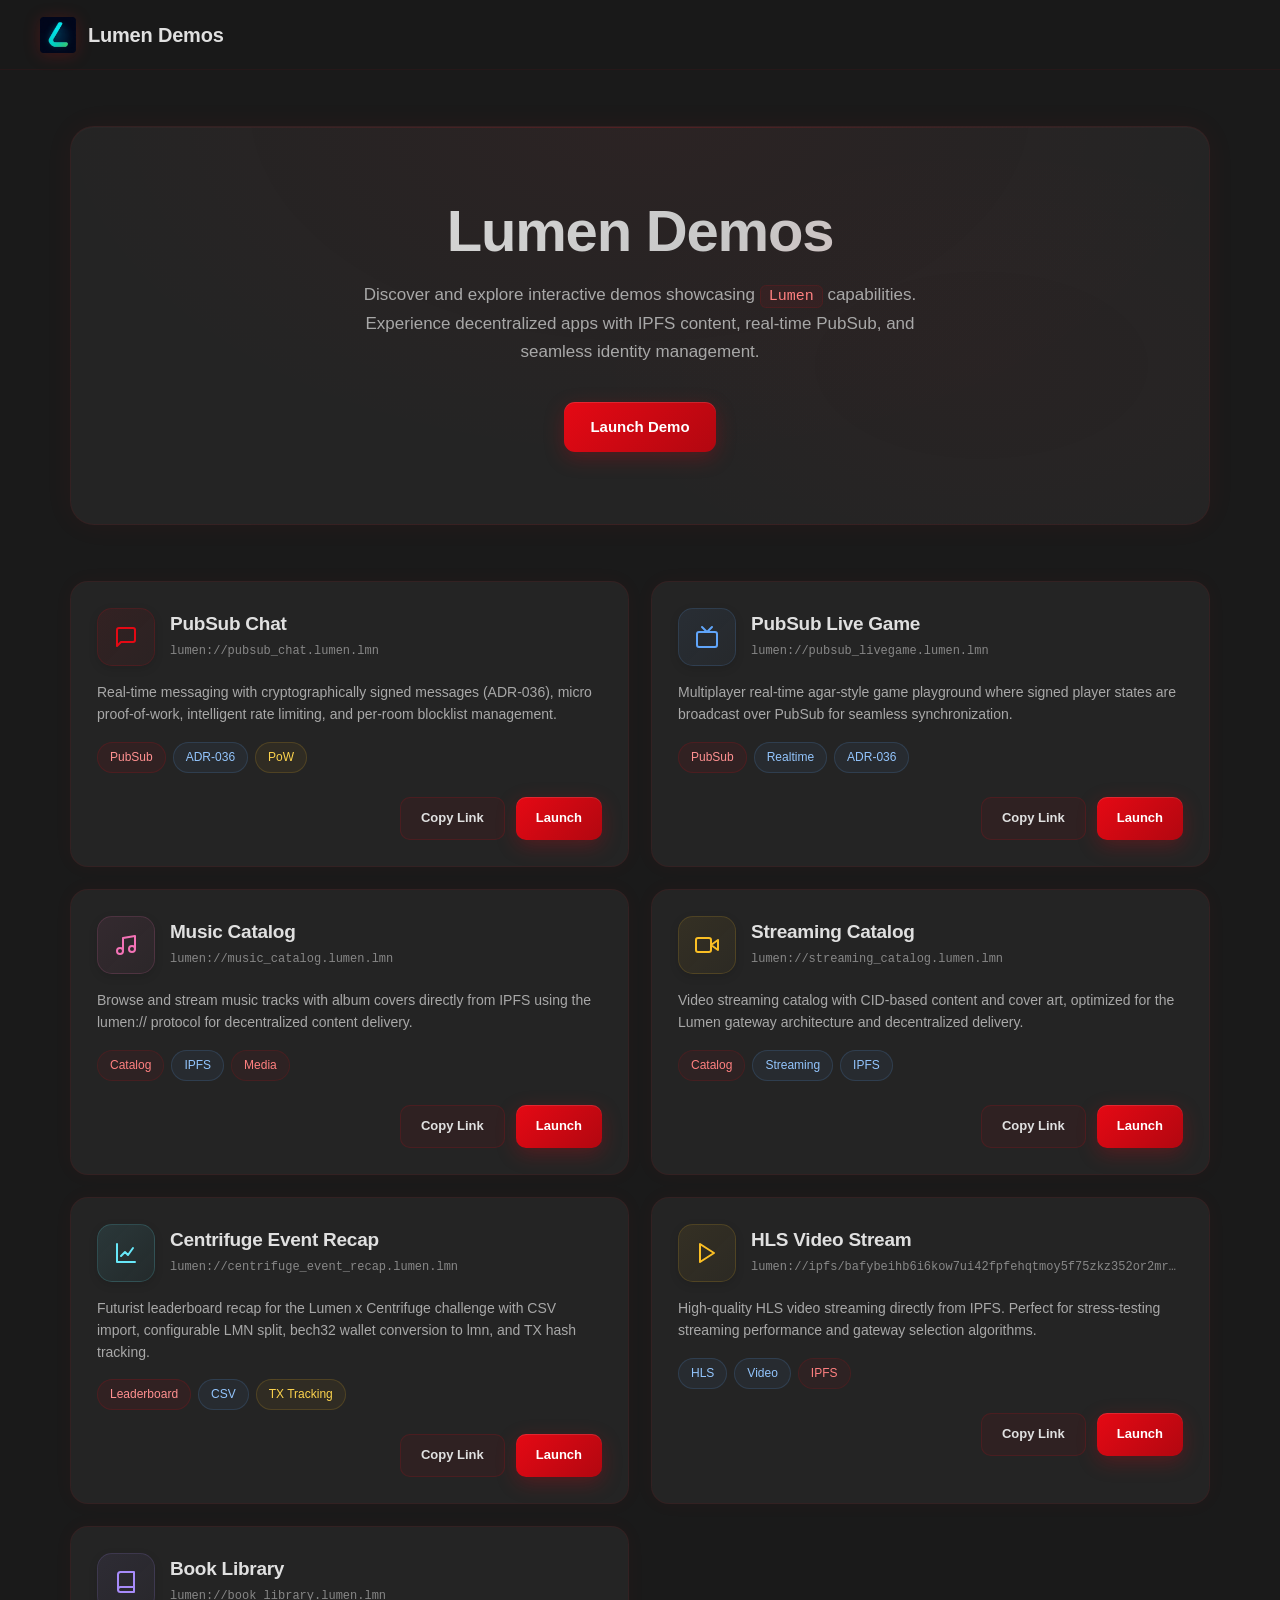
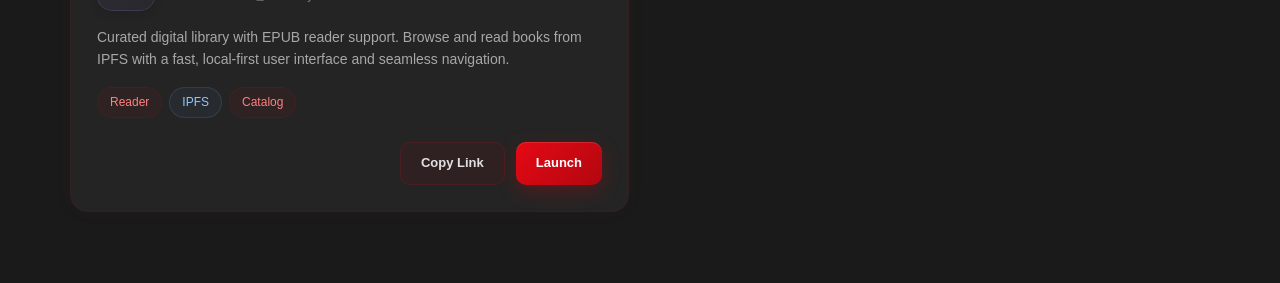
==== commit bd10855a: "Save current demo websites state" ====
--- a/index.html
+++ b/index.html
@@ -453,6 +453,29 @@
         <div class="actions">
           <button class="btn cardBtn" type="button" data-copy="lumen://streaming_catalog.lumen.lmn">Copy Link</button>
           <a class="btn primary cardBtn" href="lumen://streaming_catalog.lumen.lmn">Launch</a>
+        </div>
+      </div>
+
+      <!-- Centrifuge Event Recap -->
+      <div class="card" role="link" tabindex="0" data-href="lumen://centrifuge_event_recap.lumen.lmn">
+        <div class="cardHead">
+          <div class="icon" style="color:#67e8f9;border-color:rgba(103,232,249,.16);background:linear-gradient(135deg,rgba(103,232,249,.1),rgba(34,211,238,.04))">
+            <svg width="24" height="24" viewBox="0 0 24 24" fill="none" stroke="currentColor" stroke-width="2" stroke-linecap="round" stroke-linejoin="round"><path d="M3 3v18h18"></path><path d="M7 15l4-4 3 3 5-7"></path></svg>
+          </div>
+          <div class="titleBlock">
+            <h2 class="cardTitle">Centrifuge Event Recap</h2>
+            <div class="cardUrl">lumen://centrifuge_event_recap.lumen.lmn</div>
+          </div>
+        </div>
+        <p class="desc">Futurist leaderboard recap for the Lumen x Centrifuge challenge with CSV import, configurable LMN split, bech32 wallet conversion to lmn, and TX hash tracking.</p>
+        <div class="tags">
+          <span class="tag accent">Leaderboard</span>
+          <span class="tag info">CSV</span>
+          <span class="tag warn">TX Tracking</span>
+        </div>
+        <div class="actions">
+          <button class="btn cardBtn" type="button" data-copy="lumen://centrifuge_event_recap.lumen.lmn">Copy Link</button>
+          <a class="btn primary cardBtn" href="lumen://centrifuge_event_recap.lumen.lmn">Launch</a>
         </div>
       </div>
 
